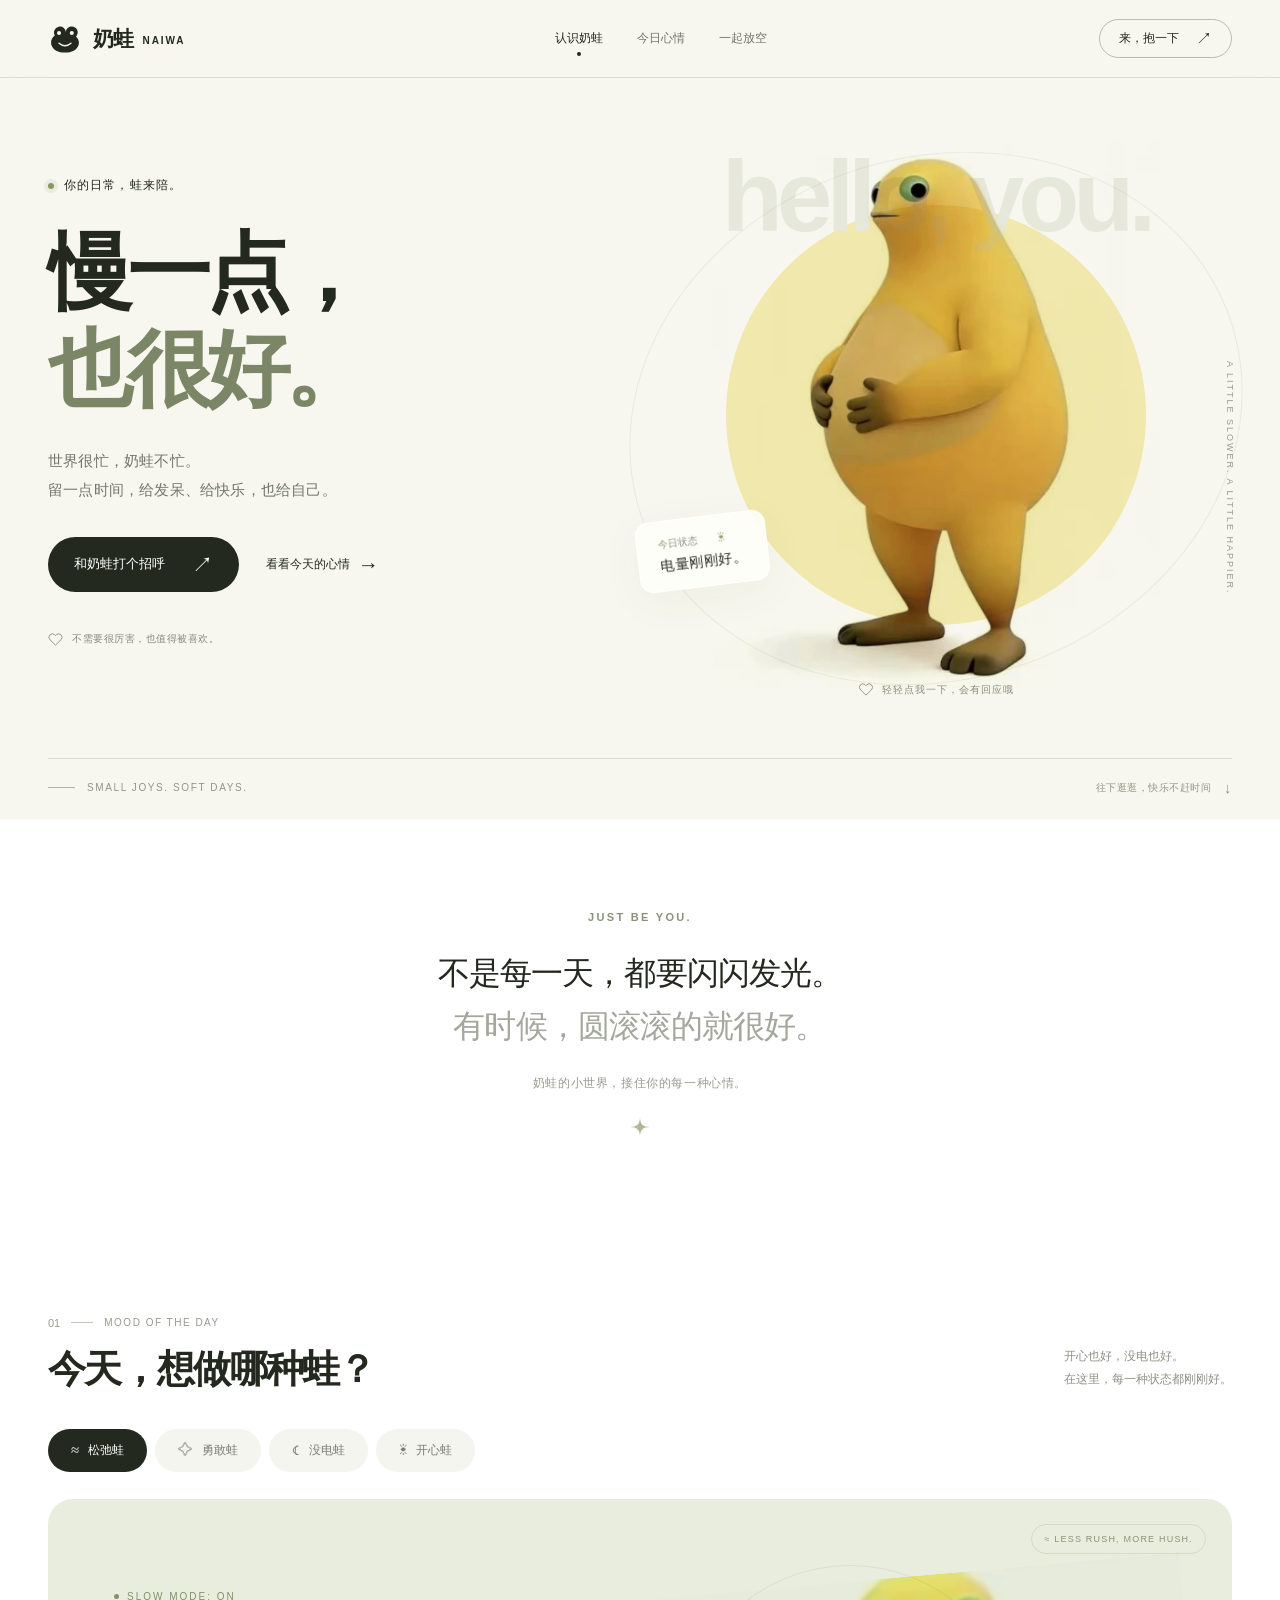
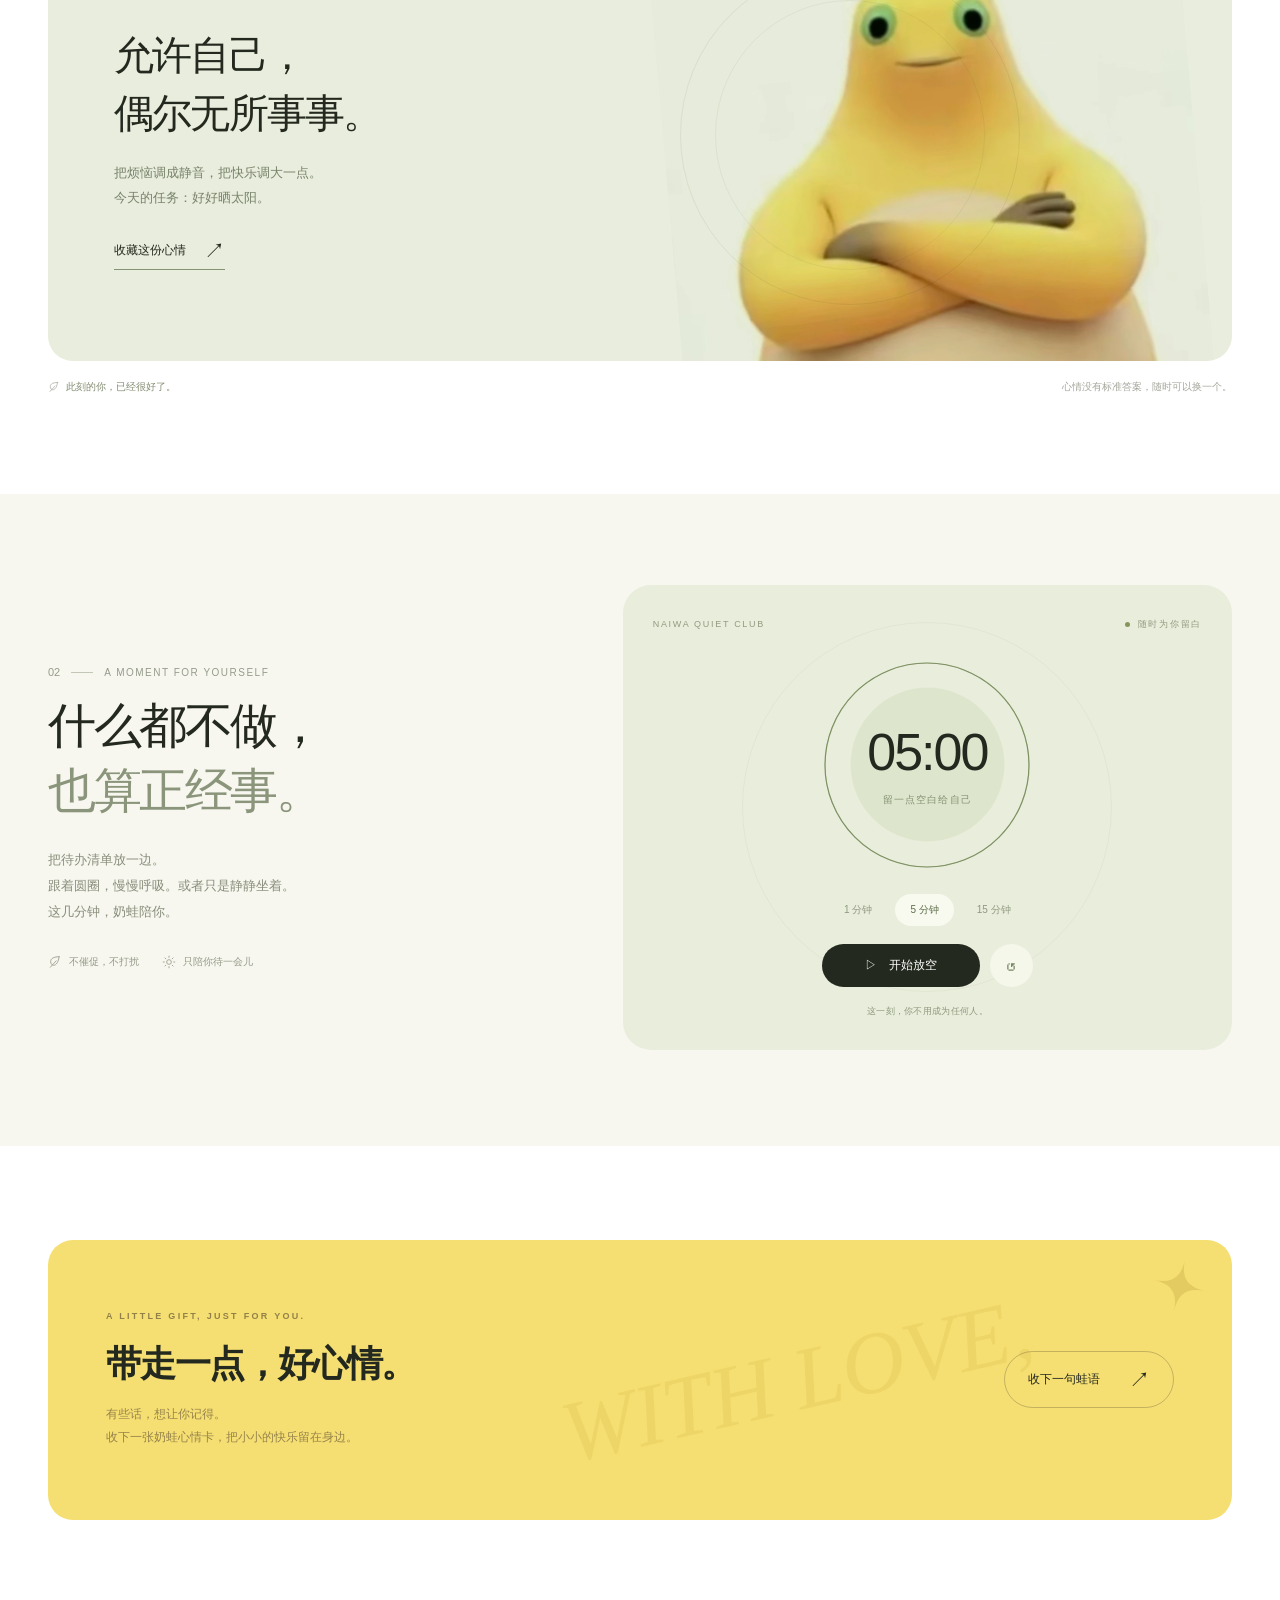
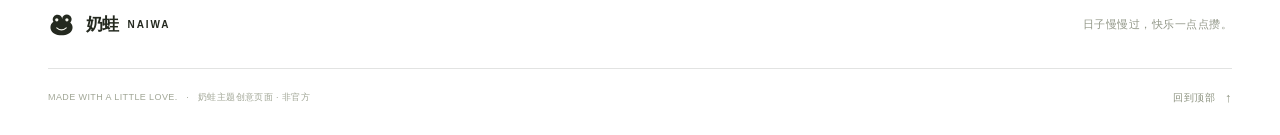
==== index.html @ 2fd49394 "Publish NAIWA interactive personal website" ====
<!DOCTYPE html>
<html lang="zh-CN">
<head>
  <meta charset="UTF-8">
  <meta name="viewport" content="width=device-width, initial-scale=1">
  <meta name="theme-color" content="#f7f7ef">
  <meta name="description" content="和奶蛙一起，慢一点。一个可以摸摸、记录心情、安静陪伴的小小空间。">
  <link rel="canonical" href="https://chambing1124.github.io/">
  <meta property="og:type" content="website">
  <meta property="og:locale" content="zh_CN">
  <meta property="og:title" content="奶蛙 NAIWA — 慢一点，也很好。">
  <meta property="og:description" content="和奶蛙一起，慢一点。摸摸奶蛙、切换心情，留一点时间陪伴自己。">
  <meta property="og:url" content="https://chambing1124.github.io/">
  <meta property="og:image" content="https://chambing1124.github.io/naiwa-cover.png">
  <meta property="og:image:width" content="1200">
  <meta property="og:image:height" content="1600">
  <meta name="twitter:card" content="summary_large_image">
  <title>奶蛙 NAIWA — 慢一点，也很好。</title>
  <link rel="icon" href="data:image/svg+xml,%3Csvg xmlns='http://www.w3.org/2000/svg' viewBox='0 0 64 64'%3E%3Crect width='64' height='64' rx='19' fill='%23efd963'/%3E%3Cellipse cx='32' cy='36' rx='24' ry='19' fill='%2323271c'/%3E%3Ccircle cx='20' cy='21' r='10' fill='%2323271c'/%3E%3Ccircle cx='44' cy='21' r='10' fill='%2323271c'/%3E%3Ccircle cx='20' cy='22' r='4' fill='%23efd963'/%3E%3Ccircle cx='44' cy='22' r='4' fill='%23efd963'/%3E%3Cpath d='M22 38 Q32 46 42 38' fill='none' stroke='%23efd963' stroke-width='3' stroke-linecap='round'/%3E%3C/svg%3E">
  <style>
    img{height:auto}
    :root{--ink:#24291f;--muted:#797d71;--paper:#f7f7ef;--yellow:#f3da60;--green:#5f7044;--line:rgba(36,41,31,.13);--ease:cubic-bezier(.22,1,.36,1);--serif:Georgia,'Times New Roman',serif}
    *,*::before,*::after{box-sizing:border-box}html{scroll-behavior:smooth;scroll-padding-top:94px}body{margin:0;color:var(--ink);background:var(--paper);font-family:-apple-system,BlinkMacSystemFont,'Segoe UI','PingFang SC','Hiragino Sans GB','Microsoft YaHei',sans-serif;-webkit-font-smoothing:antialiased}button,input{font:inherit}button,a,input{-webkit-tap-highlight-color:transparent}button{color:inherit;cursor:pointer}a{color:inherit;text-decoration:none}button{border:0}img{display:block;max-width:100%}button:focus-visible,a:focus-visible,input:focus-visible{outline:3px solid #668254;outline-offset:6px}::selection{background:#eadd81;color:#24291f}[hidden]{display:none!important}.wrap{width:min(1240px,calc(100% - 96px));margin:auto}.sr-only{position:absolute;width:1px;height:1px;padding:0;margin:-1px;overflow:hidden;clip:rect(0,0,0,0);white-space:nowrap;border:0}.skip{position:fixed;left:24px;top:-100px;z-index:100;background:var(--ink);color:white;padding:12px 22px;border-radius:20px}.skip:focus{top:12px}.arrow{display:inline-block;font-size:21px;font-weight:400;line-height:1;transition:transform .3s}.eyebrow{font-size:11px;font-weight:650;letter-spacing:2.3px;text-transform:uppercase}.muted{color:var(--muted)}.divider{height:1px;background:var(--line)}
    .site-header{height:78px;position:sticky;top:0;z-index:30;background:rgba(247,247,239,.86);backdrop-filter:blur(22px);-webkit-backdrop-filter:blur(22px);border-bottom:1px solid var(--line)}.nav-inner{height:100%;display:flex;align-items:center;justify-content:space-between}.brand{display:flex;align-items:center;gap:11px}.brand-icon{width:34px;height:34px}.brand-name{font-size:21px;font-weight:750;letter-spacing:-.7px}.brand-name span{font-size:10px;letter-spacing:1.9px;margin-left:9px;font-weight:600;vertical-align:2px}.desktop-nav{display:flex;gap:34px;align-items:center;margin-left:37px}.desktop-nav a{font-size:12px;color:#727669;transition:color .2s;position:relative;padding:9px 0}.desktop-nav a:hover,.desktop-nav a.active{color:var(--ink)}.desktop-nav a.active::after{content:'';position:absolute;width:4px;height:4px;border-radius:50%;background:var(--ink);bottom:0;left:calc(50% - 2px)}.nav-cta{background:transparent;border:1px solid #b7bbae;border-radius:30px;padding:10px 19px;font-size:12px;display:flex;align-items:center;gap:17px;transition:background .2s}.nav-cta:hover{background:var(--yellow);border-color:var(--yellow)}.nav-cta .arrow{font-size:16px}.menu-toggle{display:none;background:transparent;padding:10px}.mobile-nav{display:none}
    .hero{position:relative;overflow:hidden}.hero-inner{display:grid;grid-template-columns:1fr 1fr;min-height:680px;align-items:center;position:relative}.hero-copy{padding:48px 0 60px;position:relative;z-index:2}.hero-kicker{display:flex;align-items:center;gap:10px;font-size:12px;letter-spacing:1.1px;margin-bottom:30px}.status-dot{width:6px;height:6px;border-radius:100%;background:#87965d;box-shadow:0 0 0 4px rgba(135,150,93,.1)}h1{font-size:clamp(66px,6.6vw,94px);line-height:1.14;letter-spacing:-5px;font-weight:680;margin:0 0 29px}h1 .soft{color:#7a8665}.hero-description{font-size:15px;line-height:1.95;color:#73776a;letter-spacing:.2px;margin:0 0 32px}.hero-actions{display:flex;align-items:center;gap:27px}.primary-button{display:inline-flex;align-items:center;justify-content:center;gap:27px;background:var(--ink);color:#fff;border-radius:50px;padding:17px 26px;font-size:13px;font-weight:500;transition:background .25s,transform .25s}.primary-button:hover{background:#465538;transform:translateY(-2px)}.primary-button:hover .arrow{transform:translate(2px,-2px)}.text-link{font-size:12px;display:inline-flex;gap:8px;align-items:center}.text-link:hover .arrow{transform:translateX(4px)}.hero-small-note{margin-top:40px;display:flex;align-items:center;gap:9px;font-size:10px;color:#86897e;letter-spacing:.5px}.hero-small-note svg{width:15px;height:15px}
    .hero-scene{position:relative;height:590px;isolation:isolate;background:var(--paper)}.hero-halo{position:absolute;width:420px;height:420px;max-width:90%;background:#f0e8ad;border-radius:50%;top:82px;left:50%;transform:translateX(-50%);z-index:-2}.halo-orbit{position:absolute;inset:34px -15px 33px;border:1px solid rgba(128,139,102,.12);border-radius:50%;transform:rotate(-18deg);z-index:-1}.hero-word{position:absolute;top:23px;left:50%;transform:translateX(-50%);font-size:100px;line-height:1;font-weight:800;letter-spacing:-6px;color:#e6e8dc;z-index:-1;white-space:nowrap}.frog-touch{padding:0;background:transparent;position:absolute;left:50%;top:19px;width:445px;max-width:95%;transform:translateX(-50%);border-radius:45%;mix-blend-mode:multiply;outline-offset:0!important}.hero-frog{width:100%;height:auto;transform:translate(var(--mx,0px),var(--my,0px));transition:transform .6s var(--ease);user-select:none;-webkit-user-drag:none}.frog-touch:hover .hero-frog{transform:translate(var(--mx,0px),-5px) rotate(-2deg)}.frog-touch.is-petting .hero-frog{animation:squish .65s var(--ease)}@keyframes squish{0%,100%{transform:scale(1)}30%{transform:scale(1.035,.94) rotate(-3deg)}65%{transform:scale(.98,1.025) rotate(2deg)}}.floating-note{position:absolute;z-index:3;bottom:126px;left:-3px;border:1px solid rgba(255,255,255,.8);background:rgba(255,255,250,.83);backdrop-filter:blur(14px);border-radius:14px;box-shadow:0 10px 40px rgba(81,71,20,.05);padding:15px 21px;transform:rotate(-7deg);pointer-events:none}.note-top{font-size:10px;color:#8c8e7e;margin-bottom:6px;display:flex;align-items:center;gap:20px}.note-top span:last-child{color:#91a065;font-size:13px}.note-bottom{font-size:14px;letter-spacing:.5px;font-weight:550}.scene-coordinate{position:absolute;right:-3px;top:238px;writing-mode:vertical-rl;font-size:9px;letter-spacing:2px;color:#969b8c}.pet-hint{position:absolute;bottom:16px;left:50%;transform:translateX(-50%);white-space:nowrap;font-size:10px;letter-spacing:1px;color:#8a8d7b;display:flex;gap:8px;align-items:center}.pet-hint svg{width:15px;height:15px}.pet-bubble{position:absolute;right:5%;top:40px;background:white;border-radius:17px 17px 17px 3px;padding:14px 19px;font-size:13px;box-shadow:0 10px 35px #30351d0d;opacity:0;transform:translateY(10px);transition:.3s;pointer-events:none;z-index:6}.pet-bubble.visible{opacity:1;transform:translateY(0)}.heart-particle{position:absolute;color:#81915c;pointer-events:none;font-size:24px;animation:heart-rise 1.3s var(--ease) forwards;z-index:7}@keyframes heart-rise{0%{opacity:0;transform:translate(0,0) scale(.5)}15%{opacity:1}100%{opacity:0;transform:translate(var(--dx),-130px) rotate(var(--rot)) scale(1.3)}}
    .hero-bottom{display:flex;align-items:center;justify-content:space-between;border-top:1px solid var(--line);padding:21px 0 24px;color:#929686;font-size:10px;letter-spacing:1.6px}.hero-bottom-left{display:flex;align-items:center;gap:12px}.tiny-line{width:27px;height:1px;background:#afb4a1}.hero-bottom-right{display:flex;align-items:center;gap:13px;letter-spacing:.5px}.hero-bottom-right .arrow{font-size:15px}
    .intro{padding:92px 0 90px;text-align:center;background:#fff}.intro .eyebrow{color:#889377;margin-bottom:24px}.intro h2{font-size:32px;line-height:1.65;letter-spacing:-.9px;font-weight:550;margin:0}.intro h2 span{color:#a4a79c}.intro p{font-size:12px;color:#999d91;margin:22px 0 0;letter-spacing:.6px}.mini-star{display:block;margin:25px auto 0;width:20px;height:20px;color:#afb994}
    .moods{padding:90px 0 100px;background:#fff}.section-top{display:flex;justify-content:space-between;align-items:flex-end;margin-bottom:35px;gap:30px}.section-index{color:#969b8c;display:flex;align-items:center;gap:11px;font-size:10px;letter-spacing:1.5px;margin-bottom:16px}.section-index .num{font-size:11px;font-variant-numeric:tabular-nums;letter-spacing:0}.section-index .rule{width:22px;height:1px;background:#c2c7b8}.section-top h2{margin:0;font-size:38px;letter-spacing:-1.7px;font-weight:600;line-height:1.3}.section-sub{font-size:12px;line-height:1.9;color:#8c9084;margin:0 0 3px}.mood-tabs{display:flex;gap:8px;margin-bottom:27px;flex-wrap:wrap}.mood-tab{padding:12px 22px;border-radius:40px;font-size:12px;color:#7a7e70;background:#f4f5ef;border:1px solid transparent;display:flex;gap:9px;align-items:center;transition:background .3s,color .3s,transform .3s}.mood-tab:hover{transform:translateY(-2px);background:#e9ecdf}.mood-tab[aria-pressed="true"]{background:var(--ink);color:#fff}.mood-symbol{font-size:15px;line-height:1;font-family:var(--serif)}.mood-panel{--mood-color:#e8eddd;position:relative;display:grid;grid-template-columns:1fr 1fr;min-height:462px;border-radius:25px;overflow:hidden;background:var(--mood-color);transition:background .6s}.mood-copy{padding:60px 0 59px 66px;position:relative;z-index:2;display:flex;align-items:flex-start;flex-direction:column;justify-content:center}.mood-label{font-size:10px;letter-spacing:2px;color:#81916a;display:flex;align-items:center;gap:8px}.mood-label::before{content:'';width:5px;height:5px;border-radius:50%;background:currentColor}.mood-title{font-size:40px;line-height:1.45;letter-spacing:-1.8px;font-weight:550;margin:24px 0 18px;white-space:pre-line}.mood-description{font-size:13px;line-height:1.95;color:#788269;margin:0;white-space:pre-line}.mood-save{display:flex;gap:18px;align-items:center;margin-top:30px;background:transparent;padding:0 0 8px;border-bottom:1px solid #859273;font-size:12px}.mood-save:hover .arrow{transform:translate(2px,-2px)}.mood-art{position:relative;overflow:hidden}.mood-art::before{content:'';position:absolute;width:340px;height:340px;border:1px solid #78875a20;border-radius:50%;top:66px;left:40px}.mood-art::after{content:'';position:absolute;width:270px;height:270px;border:1px solid #78875a18;border-radius:50%;top:101px;left:75px}.mood-image{position:absolute;width:530px;max-width:none;left:50%;bottom:-103px;transform:translateX(-50%) rotate(-5deg);mix-blend-mode:multiply;z-index:1;transition:transform .7s var(--ease);mask-image:linear-gradient(#000 85%,transparent);-webkit-mask-image:linear-gradient(#000 85%,transparent)}.mood-panel[data-mood="brave"] .mood-image{transform:translateX(-50%) rotate(3deg) scale(1.03)}.mood-panel[data-mood="tired"] .mood-image{transform:translateX(-50%) translateY(26px) rotate(-9deg)}.mood-panel[data-mood="happy"] .mood-image{transform:translateX(-50%) translateY(-5px) rotate(6deg)}.mood-stamp{position:absolute;z-index:2;right:26px;top:25px;display:flex;align-items:center;gap:8px;border:1px solid #75885a30;border-radius:30px;font-size:9px;letter-spacing:1.2px;padding:9px 12px;color:#899475}.mood-foot{display:flex;justify-content:space-between;align-items:center;margin-top:19px;font-size:10px;color:#a4a79b;gap:15px}.mood-live{color:#828c70}.mood-foot span:first-child{display:flex;align-items:center;gap:6px}
    .focus-section{background:#f7f7ef;padding:91px 0 96px}.focus-grid{display:grid;grid-template-columns:.88fr 1.12fr;gap:96px;align-items:center}.focus-copy h2{font-size:48px;line-height:1.35;font-weight:570;letter-spacing:-2.5px;margin:0 0 23px}.focus-copy h2 span{color:#8a957b}.focus-copy>p{font-size:13px;line-height:2;color:#888d7b;margin:0 0 30px;max-width:350px}.focus-features{display:flex;gap:23px;font-size:10px;color:#939887}.focus-features span{display:flex;align-items:center;gap:7px}.focus-features svg{width:14px;height:14px}.timer-card{border-radius:28px;background:#e9eddc;min-height:465px;position:relative;display:flex;align-items:center;flex-direction:column;overflow:hidden;padding:33px 30px 27px}.timer-card::after{content:'';width:370px;height:370px;border:1px solid #8c9b6b16;border-radius:50%;position:absolute;top:37px;pointer-events:none}.timer-top{width:100%;display:flex;justify-content:space-between;align-items:center;color:#929b80;font-size:9px;letter-spacing:1.7px}.timer-top .status-dot{width:5px;height:5px;box-shadow:none}.timer-status{display:flex;align-items:center;gap:8px}.timer-display{width:224px;height:224px;position:relative;margin:22px 0 17px;display:flex;justify-content:center;align-items:center;flex-direction:column;z-index:1}.timer-ring{position:absolute;inset:0;transform:rotate(-90deg);width:100%;height:100%}.timer-ring circle{fill:none;stroke-width:1.15}.timer-track{stroke:#cbd3b9}.timer-progress{stroke:#7e9162;stroke-linecap:round;stroke-dasharray:640.885;stroke-dashoffset:0;transition:stroke-dashoffset .5s linear}.breath-disc{width:169px;height:169px;position:absolute;background:#dbe3c8;border-radius:50%;z-index:-1;transform:scale(.91);opacity:.7}.timer-card.running .breath-disc{animation:breathe 8s ease-in-out infinite}.timer-card.paused .breath-disc{animation-play-state:paused}@keyframes breathe{0%,100%{transform:scale(.86);opacity:.4}50%{transform:scale(1.12);opacity:.85}}.timer-time{font-size:52px;font-weight:300;letter-spacing:-2px;font-variant-numeric:tabular-nums;line-height:1.2}.timer-prompt{font-size:10px;letter-spacing:1.1px;color:#839171;margin-top:10px;min-height:16px}.timer-durations{display:flex;align-items:center;gap:8px;position:relative;z-index:2}.duration-button{font-size:10px;padding:8px 14px;border-radius:30px;background:transparent;color:#8f9981;border:1px solid transparent}.duration-button[aria-pressed="true"]{background:#f8faef;color:#5c6d49}.duration-button:disabled{opacity:.42;cursor:not-allowed}.timer-controls{display:flex;gap:10px;margin-top:18px;z-index:2}.timer-start{background:var(--ink);color:white;font-size:12px;border-radius:30px;min-width:158px;padding:13px 22px;display:flex;align-items:center;justify-content:center;gap:12px;transition:background .2s}.timer-start:hover{background:#485735}.timer-reset{width:43px;height:43px;display:grid;place-items:center;border-radius:50%;background:#f4f7e9;color:#748360;font-size:20px}.timer-bottom{font-size:9px;color:#8d987c;letter-spacing:.3px;margin-top:18px;z-index:1}
    .souvenir{padding:94px 0 91px;background:#fff}.souvenir-card{background:#f6df72;position:relative;overflow:hidden;border-radius:25px;min-height:280px;padding:53px 58px;display:flex;align-items:center;justify-content:space-between;gap:30px}.souvenir-card::after{content:'WITH LOVE,';position:absolute;left:43%;top:90px;font:italic 88px var(--serif);color:#d6b847;transform:rotate(-13deg);opacity:.25;white-space:nowrap;pointer-events:none}.souvenir-copy{position:relative;z-index:1}.souvenir-copy .eyebrow{font-size:9px;color:#918149}.souvenir-copy h2{font-size:36px;font-weight:600;letter-spacing:-1.6px;margin:19px 0 14px}.souvenir-copy p{color:#96844c;font-size:12px;margin:0;line-height:1.9}.souvenir-button{position:relative;z-index:1;flex-shrink:0;border:1px solid #6f653c60;background:transparent;display:flex;gap:29px;align-items:center;padding:17px 23px;border-radius:50px;font-size:12px;transition:background .25s}.souvenir-button:hover{background:#fff7c6}.souvenir-button:hover .arrow{transform:translate(2px,-2px)}.souvenir-star{position:absolute;width:53px;height:53px;right:26px;top:19px;color:#ba9c3a4d;transform:rotate(12deg)}
    .site-footer{background:#fff}.footer-top{display:flex;justify-content:space-between;align-items:center;padding:0 0 30px;gap:20px;border-bottom:1px solid var(--line)}.footer-brand .brand-icon{width:27px;height:27px}.footer-brand .brand-name{font-size:17px}.footer-message{font-size:11px;color:#929788;letter-spacing:.5px}.footer-bottom{display:flex;justify-content:space-between;padding:22px 0 30px;gap:20px;font-size:9px;color:#a1a696;letter-spacing:.4px}.back-top{display:flex;gap:10px;align-items:center;background:transparent;font-size:10px;color:#8b917e;padding:0}.back-top .arrow{font-size:13px}
    .toast{position:fixed;left:50%;bottom:25px;transform:translate(-50%,20px);border-radius:50px;padding:15px 23px;background:rgba(36,41,31,.94);color:#fff;font-size:12px;box-shadow:0 8px 40px #24291f20;backdrop-filter:blur(12px);z-index:70;opacity:0;transition:.35s;pointer-events:none;max-width:calc(100% - 30px);width:max-content;text-align:center}.toast.show{opacity:1;transform:translate(-50%,0)}
    .card-dialog{border:0;border-radius:26px;padding:0;width:min(790px,calc(100% - 36px));max-height:calc(100dvh - 40px);overflow:auto;background:#fcfcf7;color:var(--ink);box-shadow:0 30px 100px #18220c38}.card-dialog::backdrop{background:#18220c60;backdrop-filter:blur(7px)}.dialog-layout{display:grid;grid-template-columns:1fr 1fr}.dialog-preview{background:#e9eddf;position:relative;overflow:hidden;min-height:480px;padding:34px 30px;display:flex;flex-direction:column}.dialog-preview .eyebrow{font-size:9px;color:#8a9678}.postcard-title{position:relative;z-index:1;font-size:27px;line-height:1.5;font-weight:550;letter-spacing:-1px;margin:28px 0 0;white-space:pre-line}.postcard-image{position:absolute;width:290px;left:50%;transform:translateX(-50%);bottom:44px;mix-blend-mode:multiply;max-height:285px;object-fit:contain}.postcard-sign{position:absolute;bottom:23px;left:30px;right:30px;display:flex;justify-content:space-between;font-size:9px;color:#8e977e}.dialog-content{padding:57px 33px 35px;display:flex;align-items:flex-start;flex-direction:column;justify-content:center}.dialog-content h2{font-size:24px;letter-spacing:-.7px;margin:0 0 13px;font-weight:550}.dialog-content>p{font-size:12px;line-height:1.85;color:#909583;margin:0 0 26px}.dialog-close{position:absolute;top:13px;right:13px;z-index:2;background:#fff9;width:30px;height:30px;border-radius:50%;font-size:20px;color:#737b67}.name-label{font-size:11px;color:#7d8770;margin-bottom:10px}.name-input{width:100%;border:1px solid #dce1d1;border-radius:10px;padding:12px 14px;background:transparent;color:var(--ink);font-size:12px}.name-input::placeholder{color:#a2a996}.dialog-download{width:100%;margin-top:20px;padding:14px 18px;font-size:12px;gap:15px}.dialog-shuffle{font-size:11px;background:transparent;padding:13px 0;color:#8d967f;width:100%;display:flex;align-items:center;justify-content:center;gap:8px}.download-note{font-size:9px;color:#a5aa9b;line-height:1.7;margin-top:10px}
    .js .reveal{opacity:0;transform:translateY(20px);transition:opacity .8s var(--ease),transform .8s var(--ease)}.js .reveal.in-view{opacity:1;transform:translateY(0)}
    @media(min-width:1500px){.hero-inner{min-height:725px}.hero-scene{height:630px}.hero-frog{width:480px}.frog-touch{width:480px}.hero-halo{width:470px;height:470px}.hero-word{font-size:115px}}
    @media(max-width:1100px){.wrap{width:calc(100% - 64px)}.hero-inner{min-height:620px}.hero-scene{height:545px}.frog-touch{width:405px;top:35px}.hero-word{font-size:85px;top:36px}.hero-halo{width:360px;height:360px;top:109px}.halo-orbit{inset:64px -10px 25px}.hero-copy{padding-top:40px}.hero-copy h1{font-size:76px}.floating-note{bottom:78px;left:-10px;padding:13px 16px}.scene-coordinate{right:-11px}.focus-grid{gap:48px}.mood-copy{padding-left:45px}.mood-image{width:470px;bottom:-85px}.mood-title{font-size:36px}.mood-panel{min-height:440px}.hero-actions{gap:20px}.primary-button{padding:16px 23px;gap:18px}.focus-copy h2{font-size:43px}.souvenir-card{padding:46px}}
    @media(max-width:800px){.wrap{width:calc(100% - 44px)}.site-header{height:68px}.desktop-nav{gap:21px;margin-left:0}.brand-name span{display:none}.hero-inner{min-height:555px}.hero-copy h1{font-size:59px;letter-spacing:-3.5px}.hero-kicker{font-size:10px;margin-bottom:25px;letter-spacing:.3px}.hero-description{font-size:12px}.hero-actions{gap:16px}.hero-actions .primary-button{font-size:11px;padding:14px 18px;gap:13px}.hero-actions .text-link{font-size:10px}.hero-small-note{margin-top:30px;font-size:9px}.hero-scene{height:480px}.hero-halo{width:295px;height:295px;top:111px}.frog-touch{width:350px;max-width:115%;top:43px}.hero-word{font-size:75px;top:48px}.halo-orbit{inset:62px -6px 40px}.floating-note{left:0;bottom:62px}.note-top{font-size:8px;gap:12px}.note-bottom{font-size:11px}.pet-hint{bottom:16px;font-size:8px}.scene-coordinate{display:none}.intro{padding:70px 0}.intro h2{font-size:28px}.moods,.focus-section,.souvenir{padding:70px 0}.section-top h2{font-size:31px}.section-sub{font-size:10px}.mood-copy{padding:40px 0 40px 34px}.mood-title{font-size:31px}.mood-description{font-size:11px}.mood-panel{min-height:395px}.mood-image{width:410px;bottom:-74px}.mood-stamp{right:17px;top:20px;font-size:8px}.mood-art::before{left:6px;width:280px;height:280px}.mood-art::after{left:30px;width:230px;height:230px}.focus-grid{gap:33px;grid-template-columns:.9fr 1.1fr}.focus-copy h2{font-size:36px}.focus-copy>p{font-size:12px}.focus-features{flex-direction:column;gap:12px}.timer-card{min-height:430px;padding:27px 20px}.timer-display{width:207px;height:207px}.timer-card::after{width:310px;height:310px;top:56px}.timer-top{font-size:8px;letter-spacing:1px}.souvenir-card{padding:40px 34px;min-height:250px}.souvenir-copy h2{font-size:29px}.souvenir-copy p{font-size:11px}.souvenir-button{padding:15px 19px;font-size:11px;gap:15px}.footer-message{font-size:10px}}
    @media(max-width:600px){html{scroll-padding-top:80px}.wrap{width:calc(100% - 40px)}.site-header{height:64px}.brand-icon{width:29px;height:29px}.brand-name{font-size:19px}.brand-name span{display:inline;font-size:8px;margin-left:8px}.desktop-nav,.nav-cta{display:none}.menu-toggle{display:block}.menu-toggle svg{display:block;width:21px;height:21px}.mobile-nav.open{display:flex;position:absolute;top:63px;left:0;right:0;flex-direction:column;gap:0;background:#f7f7effa;border-bottom:1px solid var(--line);padding:12px 20px 20px;backdrop-filter:blur(15px)}.mobile-nav a{padding:13px 8px;font-size:13px;color:#69745d}.hero-inner{display:flex;flex-direction:column;min-height:0}.hero-copy{width:100%;padding:43px 0 0}.hero-kicker{font-size:10px;margin-bottom:22px;gap:9px}.hero-copy h1{font-size:63px;letter-spacing:-3.5px;line-height:1.16;margin-bottom:21px}.hero-description{font-size:12px;line-height:1.85;margin-bottom:25px}.hero-actions{gap:24px}.hero-actions .primary-button{font-size:12px;padding:15px 21px;gap:21px}.hero-actions .text-link{font-size:11px}.hero-small-note{display:none}.hero-scene{width:100%;height:453px;margin-top:16px}.hero-word{font-size:86px;top:25px;letter-spacing:-4px}.hero-halo{width:298px;height:298px;top:83px;max-width:90%}.frog-touch{top:14px;width:338px;max-width:95%}.halo-orbit{inset:35px 6px 27px}.floating-note{left:2px;bottom:80px;padding:12px 15px}.note-top{font-size:9px}.note-bottom{font-size:12px}.pet-hint{font-size:9px;bottom:11px}.pet-bubble{font-size:11px;right:0;top:32px;padding:12px 14px}.hero-bottom{font-size:8px;padding:19px 0;letter-spacing:1px}.hero-bottom-right{font-size:9px;gap:9px}.hero-bottom-left{gap:8px}.tiny-line{width:16px}.intro{padding:61px 0 58px}.intro .eyebrow{font-size:9px;margin-bottom:20px}.intro h2{font-size:24px;letter-spacing:-.7px;line-height:1.8}.intro p{font-size:10px;line-height:1.8;padding:0 15px;margin-top:16px}.mini-star{margin-top:21px;width:17px}.moods{padding:34px 0 61px}.section-top{display:block;margin-bottom:26px}.section-index{font-size:9px;margin-bottom:15px}.section-top h2{font-size:30px;letter-spacing:-1.5px}.section-sub{margin-top:13px;font-size:11px;line-height:1.8}.section-sub br{display:none}.mood-tabs{gap:7px;flex-wrap:nowrap;margin-bottom:19px}.mood-tab{flex:1;justify-content:center;padding:11px 6px;font-size:10px;gap:5px}.mood-symbol{font-size:13px}.mood-panel{grid-template-columns:1fr;min-height:590px;border-radius:21px}.mood-copy{padding:34px 29px 0;justify-content:flex-start;min-height:267px}.mood-label{font-size:8px}.mood-title{font-size:33px;line-height:1.4;margin:19px 0 13px;letter-spacing:-1.3px}.mood-description{font-size:11px;line-height:1.85}.mood-save{margin-top:22px;font-size:10px;padding-bottom:6px;gap:14px}.mood-save .arrow{font-size:16px}.mood-art{height:305px;min-height:305px;margin-top:5px}.mood-image{width:360px;left:57%;bottom:-107px}.mood-art::before{width:245px;height:245px;top:32px;left:calc(50% - 120px)}.mood-art::after{width:190px;height:190px;top:59px;left:calc(50% - 93px)}.mood-stamp{top:auto;bottom:20px;left:21px;right:auto;font-size:8px;background:#ffffff38;backdrop-filter:blur(8px)}.mood-foot{align-items:flex-start;gap:15px;font-size:9px;line-height:1.7;margin-top:14px}.mood-foot>span:last-child{max-width:124px;text-align:right}.focus-section{padding:60px 0}.focus-grid{grid-template-columns:1fr;gap:33px}.focus-copy h2{font-size:39px;letter-spacing:-2px;margin-bottom:18px}.focus-copy>p{font-size:12px;margin-bottom:19px;max-width:100%}.focus-features{flex-direction:row;gap:23px;font-size:9px}.timer-card{min-height:444px;border-radius:21px;padding:27px}.timer-display{width:224px;height:224px}.timer-top{font-size:9px}.timer-card::after{width:310px;height:310px}.souvenir{padding:60px 0}.souvenir-card{padding:35px 28px;min-height:293px;display:block;border-radius:21px}.souvenir-copy h2{font-size:30px;margin:18px 0 13px}.souvenir-copy .eyebrow{font-size:8px}.souvenir-copy p{font-size:11px}.souvenir-button{margin-top:26px;font-size:11px;padding:13px 19px;gap:24px}.souvenir-card::after{font-size:67px;left:26%;top:124px}.souvenir-star{width:40px;right:16px;top:19px}.footer-top{padding-bottom:22px;align-items:flex-start}.footer-message{font-size:9px;line-height:1.8;text-align:right;max-width:136px}.footer-brand .brand-name span{display:none}.footer-bottom{font-size:8px;line-height:1.8;padding:19px 0 24px}.footer-bottom>span{max-width:225px}.back-top{font-size:9px;white-space:nowrap}.dialog-layout{grid-template-columns:1fr}.dialog-preview{min-height:310px;padding:24px}.postcard-title{font-size:23px;margin-top:20px;max-width:210px}.postcard-image{width:205px;bottom:20px;left:auto;right:-12px;transform:none;max-height:240px;opacity:.85}.postcard-sign{left:24px;right:24px;bottom:18px}.dialog-content{padding:26px 25px 23px}.dialog-content h2{font-size:22px;margin-bottom:9px}.dialog-content>p{font-size:11px;margin-bottom:17px}.dialog-download{margin-top:15px}.download-note{margin-top:3px}.dialog-close{background:#fdfef6cc}.card-dialog{width:calc(100% - 30px);max-height:calc(100dvh - 30px);border-radius:21px}}
    @media(max-width:360px){.wrap{width:calc(100% - 32px)}.hero-copy h1{font-size:57px}.hero-scene{height:412px}.frog-touch{width:310px}.hero-word{font-size:77px}.hero-halo{width:269px;height:269px}.mood-tab{font-size:9px}.section-top h2{font-size:27px}.timer-card{padding-left:20px;padding-right:20px}.mood-copy{padding-left:24px}.mood-title{font-size:30px}}
    @media(prefers-reduced-motion:reduce){html{scroll-behavior:auto}*,*::before,*::after{animation-duration:.01ms!important;animation-iteration-count:1!important;transition-duration:.01ms!important}.js .reveal{opacity:1;transform:none}.hero-frog{transform:none!important}}
  </style>
</head>
<body>
  <a class="skip" href="#main">跳至内容</a>
  <svg aria-hidden="true" style="position:absolute;width:0;height:0;overflow:hidden" xmlns="http://www.w3.org/2000/svg">
    <symbol id="frog-mark" viewBox="0 0 40 40"><path d="M8 16a7 7 0 1 1 13-3 7 7 0 1 1 12 4c3 3 4 6 3 10-2 6-8 9-16 9S6 33 4 27c-1-4 0-8 4-11Z" fill="currentColor"/><circle cx="13" cy="13" r="2.4" fill="#f7f7ef"/><circle cx="28" cy="13" r="2.4" fill="#f7f7ef"/><path d="M13 25q7 6 14 0" fill="none" stroke="#f7f7ef" stroke-width="1.7" stroke-linecap="round"/></symbol>
    <symbol id="sparkle" viewBox="0 0 40 40"><path d="M20 0C20 14 26 20 40 20 26 20 20 26 20 40 20 26 14 20 0 20 14 20 20 14 20 0Z" fill="currentColor"/></symbol>
    <symbol id="heart" viewBox="0 0 24 24"><path d="M20.8 4.6a5.5 5.5 0 0 0-7.8 0L12 5.7l-1.1-1.1a5.5 5.5 0 1 0-7.8 7.8L12 21l8.8-8.6a5.5 5.5 0 0 0 0-7.8Z" fill="none" stroke="currentColor" stroke-width="1.4" stroke-linejoin="round"/></symbol>
    <symbol id="sun" viewBox="0 0 24 24"><circle cx="12" cy="12" r="4" fill="none" stroke="currentColor" stroke-width="1.4"/><path d="M12 2v2m0 16v2M2 12h2m16 0h2M5 5l1.5 1.5m11 11L19 19M5 19l1.5-1.5m11-11L19 5" fill="none" stroke="currentColor" stroke-width="1.4" stroke-linecap="round"/></symbol>
    <symbol id="leaf" viewBox="0 0 24 24"><path d="M19 3C8 3 3 7 5 14c2 6 12 6 14-11ZM4 21 14 10" fill="none" stroke="currentColor" stroke-width="1.4" stroke-linecap="round" stroke-linejoin="round"/></symbol>
  </svg>
  <header class="site-header">
    <div class="wrap nav-inner">
      <a class="brand" href="#home" aria-label="奶蛙首页"><svg class="brand-icon" aria-hidden="true"><use href="#frog-mark"/></svg><span class="brand-name">奶蛙<span>NAIWA</span></span></a>
      <nav class="desktop-nav" aria-label="主导航"><a class="active" href="#home">认识奶蛙</a><a href="#moods">今日心情</a><a href="#focus">一起放空</a></nav>
      <button class="nav-cta" data-pet>来，抱一下 <span class="arrow" aria-hidden="true">↗</span></button>
      <button class="menu-toggle" aria-label="展开导航" aria-controls="mobile-nav" aria-expanded="false"><svg viewBox="0 0 24 24" fill="none" stroke="currentColor" stroke-width="1.4" aria-hidden="true"><path d="M4 8h16M4 16h16"/></svg></button>
    </div>
    <nav id="mobile-nav" class="mobile-nav" aria-label="移动端导航"><a href="#home">认识奶蛙</a><a href="#moods">今日心情</a><a href="#focus">一起放空</a><a href="#souvenir">收下一句蛙语</a></nav>
  </header>
  <main id="main">
    <section class="hero" id="home" aria-labelledby="hero-title">
      <div class="wrap hero-inner">
        <div class="hero-copy">
          <div class="hero-kicker"><span class="status-dot" aria-hidden="true"></span>你的日常，蛙来陪。</div>
          <h1 id="hero-title">慢一点，<br><span class="soft">也很好。</span></h1>
          <p class="hero-description">世界很忙，奶蛙不忙。<br>留一点时间，给发呆、给快乐，也给自己。</p>
          <div class="hero-actions"><button class="primary-button" id="hero-pet">和奶蛙打个招呼 <span class="arrow" aria-hidden="true">↗</span></button><a class="text-link" href="#moods">看看今天的心情 <span class="arrow" aria-hidden="true">→</span></a></div>
          <div class="hero-small-note"><svg aria-hidden="true"><use href="#heart"/></svg>不需要很厉害，也值得被喜欢。</div>
        </div>
        <div class="hero-scene" id="hero-scene">
          <div class="hero-word" aria-hidden="true">hello, you.</div><div class="hero-halo" aria-hidden="true"></div><div class="halo-orbit" aria-hidden="true"></div>
          <button class="frog-touch" id="frog-touch" aria-label="摸摸奶蛙，听听它想说什么"><img class="hero-frog" id="frog-image" src="[data-uri]" width="489" height="600" alt="圆滚滚的黄色奶蛙，双手轻轻放在肚子上" fetchpriority="high" draggable="false"></button>
          <div class="floating-note" aria-hidden="true"><div class="note-top"><span>今日状态</span><span>☀</span></div><div class="note-bottom">电量刚刚好。</div></div>
          <div class="scene-coordinate" aria-hidden="true">A LITTLE SLOWER. A LITTLE HAPPIER.</div>
          <div class="pet-bubble" id="pet-bubble" role="status" aria-live="polite"></div>
          <div class="pet-hint"><svg aria-hidden="true"><use href="#heart"/></svg><span id="pet-hint-text">轻轻点我一下，会有回应哦</span></div>
        </div>
      </div>
      <div class="wrap hero-bottom"><span class="hero-bottom-left"><span class="tiny-line" aria-hidden="true"></span>SMALL JOYS. SOFT DAYS.</span><a href="#intro" class="hero-bottom-right">往下逛逛，快乐不赶时间 <span class="arrow" aria-hidden="true">↓</span></a></div>
    </section>
    <section class="intro" id="intro" aria-labelledby="intro-title"><div class="wrap reveal"><div class="eyebrow">JUST BE YOU.</div><h2 id="intro-title">不是每一天，都要闪闪发光。<br><span>有时候，圆滚滚的就很好。</span></h2><p>奶蛙的小世界，接住你的每一种心情。</p><svg class="mini-star" aria-hidden="true"><use href="#sparkle"/></svg></div></section>
    <section class="moods" id="moods" aria-labelledby="moods-title"><div class="wrap">
      <div class="section-top reveal"><div><div class="section-index"><span class="num">01</span><span class="rule" aria-hidden="true"></span>MOOD OF THE DAY</div><h2 id="moods-title">今天，想做哪种蛙？</h2></div><p class="section-sub">开心也好，没电也好。<br>在这里，每一种状态都刚刚好。</p></div>
      <div class="mood-tabs reveal" role="group" aria-label="选择今天的心情"><button class="mood-tab" data-mood="chill" aria-pressed="true"><span class="mood-symbol" aria-hidden="true">≈</span>松弛蛙</button><button class="mood-tab" data-mood="brave" aria-pressed="false"><span class="mood-symbol" aria-hidden="true">✧</span>勇敢蛙</button><button class="mood-tab" data-mood="tired" aria-pressed="false"><span class="mood-symbol" aria-hidden="true">☾</span>没电蛙</button><button class="mood-tab" data-mood="happy" aria-pressed="false"><span class="mood-symbol" aria-hidden="true">☀</span>开心蛙</button></div>
      <div class="mood-panel reveal" id="mood-panel" data-mood="chill">
        <div class="mood-copy"><span class="mood-label" id="mood-label">SLOW MODE: ON</span><h3 class="mood-title" id="mood-title">允许自己，
偶尔无所事事。</h3><p class="mood-description" id="mood-description">把烦恼调成静音，把快乐调大一点。
今天的任务：好好晒太阳。</p><button class="mood-save" id="mood-save">收藏这份心情 <span class="arrow" aria-hidden="true">↗</span></button></div>
        <div class="mood-art"><img class="mood-image" src="[data-uri]" width="1280" height="1181" alt="奶蛙抱着胳膊，露出一脸淡定的微笑" loading="lazy" draggable="false"></div><span class="mood-stamp" id="mood-stamp">≈ &nbsp; LESS RUSH, MORE HUSH.</span>
      </div>
      <div class="mood-foot"><span><svg width="12" height="12" aria-hidden="true"><use href="#leaf"/></svg><span class="mood-live" id="mood-live" role="status">此刻的你，已经很好了。</span></span><span>心情没有标准答案，随时可以换一个。</span></div>
    </div></section>
    <section class="focus-section" id="focus" aria-labelledby="focus-title"><div class="wrap focus-grid">
      <div class="focus-copy reveal"><div class="section-index"><span class="num">02</span><span class="rule" aria-hidden="true"></span>A MOMENT FOR YOURSELF</div><h2 id="focus-title">什么都不做，<br><span>也算正经事。</span></h2><p>把待办清单放一边。<br>跟着圆圈，慢慢呼吸。或者只是静静坐着。<br>这几分钟，奶蛙陪你。</p><div class="focus-features"><span><svg aria-hidden="true"><use href="#leaf"/></svg>不催促，不打扰</span><span><svg aria-hidden="true"><use href="#sun"/></svg>只陪你待一会儿</span></div></div>
      <div class="timer-card reveal" id="timer-card"><div class="timer-top"><span>NAIWA QUIET CLUB</span><span class="timer-status"><span class="status-dot" aria-hidden="true"></span><span id="timer-state">随时为你留白</span></span></div><div class="timer-display"><svg class="timer-ring" viewBox="0 0 224 224" aria-hidden="true"><circle class="timer-track" cx="112" cy="112" r="102"/><circle class="timer-progress" id="timer-progress" cx="112" cy="112" r="102"/></svg><div class="breath-disc" aria-hidden="true"></div><span class="timer-time" id="timer-time" role="timer" aria-label="剩余 5 分钟">05:00</span><span class="timer-prompt" id="timer-prompt">留一点空白给自己</span></div><div class="timer-durations" role="group" aria-label="选择陪伴时长"><button class="duration-button" data-minutes="1" aria-pressed="false">1 分钟</button><button class="duration-button" data-minutes="5" aria-pressed="true">5 分钟</button><button class="duration-button" data-minutes="15" aria-pressed="false">15 分钟</button></div><div class="timer-controls"><button class="timer-start" id="timer-start"><span id="timer-icon" aria-hidden="true">▷</span><span id="timer-action">开始放空</span></button><button class="timer-reset" id="timer-reset" aria-label="重置陪伴计时" title="重新开始">↺</button></div><div class="timer-bottom" id="timer-bottom" role="status">这一刻，你不用成为任何人。</div></div>
    </div></section>
    <section class="souvenir" id="souvenir" aria-labelledby="souvenir-title"><div class="wrap"><div class="souvenir-card reveal"><div class="souvenir-copy"><div class="eyebrow">A LITTLE GIFT, JUST FOR YOU.</div><h2 id="souvenir-title">带走一点，好心情。</h2><p>有些话，想让你记得。<br>收下一张奶蛙心情卡，把小小的快乐留在身边。</p></div><button class="souvenir-button" id="surprise-button">收下一句蛙语 <span class="arrow" aria-hidden="true">↗</span></button><svg class="souvenir-star" aria-hidden="true"><use href="#sparkle"/></svg></div></div></section>
  </main>
  <footer class="site-footer"><div class="wrap"><div class="footer-top"><a class="brand footer-brand" href="#home"><svg class="brand-icon" aria-hidden="true"><use href="#frog-mark"/></svg><span class="brand-name">奶蛙<span>NAIWA</span></span></a><span class="footer-message">日子慢慢过，快乐一点点攒。</span></div><div class="footer-bottom"><span>MADE WITH A LITTLE LOVE. &nbsp; · &nbsp; 奶蛙主题创意页面 · 非官方</span><a class="back-top" href="#home">回到顶部 <span class="arrow" aria-hidden="true">↑</span></a></div></div></footer>
  <div class="toast" id="toast" role="status" aria-live="polite"></div>
  <dialog class="card-dialog" id="card-dialog" aria-labelledby="dialog-title"><button class="dialog-close" id="dialog-close" aria-label="关闭心情卡片">×</button><div class="dialog-layout"><div class="dialog-preview" id="dialog-preview"><span class="eyebrow">A NOTE FROM NAIWA</span><p class="postcard-title" id="postcard-title"></p><img class="postcard-image" src="[data-uri]" width="489" height="600" alt="给你的奶蛙心情卡" draggable="false"><div class="postcard-sign"><span id="postcard-to">TO: 可爱的你</span><span>WITH LOVE, 奶蛙</span></div></div><div class="dialog-content"><h2 id="dialog-title">这份快乐，送给你。</h2><p>给平凡的一天，留下一句温柔的话。<br>也可以送给你心里那个特别的人。</p><label class="name-label" for="card-name">这张卡，想送给谁？</label><input class="name-input" id="card-name" maxlength="12" placeholder="可爱的你" autocomplete="off"><button class="primary-button dialog-download" id="download-card">保存心情卡片 <span class="arrow" aria-hidden="true">↓</span></button><button class="dialog-shuffle" id="shuffle-card"><span aria-hidden="true">↻</span>换一句，遇见另一份快乐</button><span class="download-note">保存为 PNG 图片，让这份心情陪你久一点。</span></div></div></dialog>
  <noscript><p style="text-align:center;padding:18px">打开 JavaScript，就能和奶蛙互动、使用计时器和下载心情卡片。</p></noscript>
  <script>
  (() => {
    'use strict';
    const $ = (s) => document.querySelector(s);
    const $$ = (s) => [...document.querySelectorAll(s)];
    const reducedMotion = matchMedia('(prefers-reduced-motion: reduce)');
    const store = {get(key, fallback){try{return localStorage.getItem('naiwa-'+key) ?? fallback}catch{return fallback}},set(key,value){try{localStorage.setItem('naiwa-'+key,value)}catch{}}};
    let toastTimer;
    function toast(text){const host=document.querySelector('dialog[open]')||document.body;host.appendChild($('#toast'));$('#toast').textContent=text;$('#toast').classList.add('show');clearTimeout(toastTimer);toastTimer=setTimeout(()=>$('#toast').classList.remove('show'),3200)}
    const moodData = {
      chill:{name:'松弛蛙',label:'SLOW MODE: ON',title:'允许自己，\n偶尔无所事事。',description:'把烦恼调成静音，把快乐调大一点。\n今天的任务：好好晒太阳。',color:'#e8eddd',stamp:'≈  LESS RUSH, MORE HUSH.',response:'松弛蛙就位。今天，慢慢来也可以。'},
      brave:{name:'勇敢蛙',label:'A LITTLE BRAVER',title:'小小的一步，\n也算了不起。',description:'不用等到准备完美，才开始出发。\n你往前一点，奶蛙就陪你一点。',color:'#f3e6c8',stamp:'✧  SMALL STEPS, BIG HEART.',response:'勇敢蛙就位。你的每一小步，都算数。'},
      tired:{name:'没电蛙',label:'RECHARGING, GENTLY',title:'电量不足，\n就先抱抱自己。',description:'暂停一下，不会错过整个世界。\n不用急着满格，慢慢充电就好。',color:'#e5e7f0',stamp:'☾  REST IS PART OF THE WAY.',response:'没电蛙就位。歇一会儿，没有关系。'},
      happy:{name:'开心蛙',label:'LITTLE JOYS, BIG SMILES',title:'今天的快乐，\n不需要理由。',description:'一口甜的，一阵风，一个没来由的笑。\n把这些小事，装进口袋里。',color:'#f7e8b0',stamp:'☀  COLLECT THE LITTLE JOYS.',response:'开心蛙就位。今天的好心情，已接住。'}
    };
    let currentMood = store.get('mood','chill');
    if(!moodData[currentMood])currentMood='chill';
    function setMood(key,announce=true){
      currentMood=key;const mood=moodData[key];
      $$('.mood-tab').forEach(button=>button.setAttribute('aria-pressed',String(button.dataset.mood===key)));
      $('#mood-panel').dataset.mood=key;$('#mood-panel').style.setProperty('--mood-color',mood.color);
      $('#mood-label').textContent=mood.label;$('#mood-title').textContent=mood.title;$('#mood-description').textContent=mood.description;$('#mood-stamp').textContent=mood.stamp;
      if(announce)$('#mood-live').textContent=mood.response;
      store.set('mood',key);
    }
    $$('.mood-tab').forEach(button=>button.addEventListener('click',()=>setMood(button.dataset.mood)));
    setMood(currentMood,false);

    const petMessages=['收到，你的快乐搭子上线啦。','抱一下。今天也辛苦了。','摸摸肚子，烦恼少一点。','别急，我一直在这里。','你看，快乐其实很小一只。','再摸一下？蛙不介意。'];
    let pets=Math.max(0,Number(store.get('pets','0'))||0),bubbleTimer;
    const frog=$('#frog-touch'),scene=$('#hero-scene');
    function updatePetHint(){if(pets>0)$('#pet-hint-text').textContent='已收到 '+pets+' 份温柔 · 再摸摸我'}
    updatePetHint();
    function pet(){
      $('#pet-bubble').textContent=petMessages[pets%petMessages.length];pets++;store.set('pets',String(pets));updatePetHint();
      frog.classList.remove('is-petting');void frog.offsetWidth;frog.classList.add('is-petting');
      $('#pet-bubble').classList.add('visible');clearTimeout(bubbleTimer);bubbleTimer=setTimeout(()=>$('#pet-bubble').classList.remove('visible'),3300);
      if(!reducedMotion.matches){for(let i=0;i<5;i++){const p=document.createElement('span');p.className='heart-particle';p.textContent=i%2?'♡':'✦';p.setAttribute('aria-hidden','true');p.style.cssText=`left:${43+Math.random()*22}%;top:${35+Math.random()*19}%;--dx:${(Math.random()-.5)*160}px;--rot:${(Math.random()-.5)*70}deg;animation-delay:${i*65}ms`;scene.append(p);setTimeout(()=>p.remove(),1900)}}
    }
    frog.addEventListener('click',pet);$('#hero-pet').addEventListener('click',pet);
    $$('[data-pet]').forEach(b=>b.addEventListener('click',()=>{$('#home').scrollIntoView({behavior:reducedMotion.matches?'instant':'smooth'});pet()}));
    scene.addEventListener('pointermove',event=>{if(reducedMotion.matches||event.pointerType!=='mouse')return;const r=scene.getBoundingClientRect();scene.style.setProperty('--mx',((event.clientX-r.left)/r.width-.5)*7+'px');scene.style.setProperty('--my',((event.clientY-r.top)/r.height-.5)*5+'px')});
    scene.addEventListener('pointerleave',()=>{scene.style.setProperty('--mx','0px');scene.style.setProperty('--my','0px')});

    const toggle=$('.menu-toggle'),mobileNav=$('#mobile-nav');
    function closeMenu(){mobileNav.classList.remove('open');toggle.setAttribute('aria-expanded','false');toggle.setAttribute('aria-label','展开导航')}
    toggle.addEventListener('click',()=>{const open=toggle.getAttribute('aria-expanded')!=='true';mobileNav.classList.toggle('open',open);toggle.setAttribute('aria-expanded',String(open));toggle.setAttribute('aria-label',open?'收起导航':'展开导航')});
    $$('#mobile-nav a').forEach(a=>a.addEventListener('click',closeMenu));
    document.addEventListener('click',event=>{if(!event.target.closest('.site-header'))closeMenu()});
    document.addEventListener('keydown',event=>{if(event.key==='Escape'&&toggle.getAttribute('aria-expanded')==='true'){closeMenu();toggle.focus()}});
    if('IntersectionObserver' in window){
      document.documentElement.classList.add('js');
      const reveal=new IntersectionObserver(entries=>entries.forEach(entry=>{if(entry.isIntersecting){entry.target.classList.add('in-view');reveal.unobserve(entry.target)}}),{threshold:.08});$$('.reveal').forEach(el=>reveal.observe(el));
      const navObserver=new IntersectionObserver(entries=>entries.forEach(entry=>{if(entry.isIntersecting)$$('.desktop-nav a').forEach(a=>a.classList.toggle('active',a.hash==='#'+entry.target.id))}),{rootMargin:'-15% 0px -50% 0px',threshold:0});['home','moods','focus'].forEach(id=>navObserver.observe(document.getElementById(id)));
    }

    let duration=300,remaining=300,running=false,deadline=0,interval=null,hasStarted=false;
    const circumference=2*Math.PI*102;
    function renderTimer(){const seconds=Math.max(0,Math.ceil(remaining));$('#timer-time').textContent=String(Math.floor(seconds/60)).padStart(2,'0')+':'+String(seconds%60).padStart(2,'0');$('#timer-time').setAttribute('aria-label',`剩余 ${Math.floor(seconds/60)} 分 ${seconds%60} 秒`);$('#timer-progress').style.strokeDashoffset=String(circumference*(1-remaining/duration))}
    function lockDurations(locked){$$('.duration-button').forEach(b=>b.disabled=locked)}
    function complete(){clearInterval(interval);interval=null;remaining=0;running=false;hasStarted=false;renderTimer();$('#timer-card').classList.remove('running','paused');$('#timer-state').textContent='充电完成';$('#timer-prompt').textContent='谢谢你，照顾了自己';$('#timer-action').textContent='再陪我一会';$('#timer-icon').textContent='▷';$('#timer-bottom').textContent='这 '+Math.round(duration/60)+' 分钟，是送给自己的温柔。';lockDurations(false);toast('放空结束。现在，带着一点轻盈回去吧。')}
    function tick(){remaining=Math.max(0,(deadline-Date.now())/1000);renderTimer();if(remaining<=0){complete();return}const phase=(duration-remaining)%8;$('#timer-prompt').textContent=phase<4?'慢慢吸气，轻轻放松':'慢慢呼气，放下紧绷'}
    function startTimer(){if(remaining<=0)remaining=duration;deadline=Date.now()+remaining*1000;running=true;hasStarted=true;$('#timer-card').classList.add('running');$('#timer-card').classList.remove('paused');$('#timer-state').textContent='奶蛙正在陪你';$('#timer-action').textContent='暂停一下';$('#timer-icon').textContent='Ⅱ';$('#timer-bottom').textContent='不必看时间，按自己的节奏呼吸。';lockDurations(true);clearInterval(interval);tick();interval=setInterval(tick,250)}
    function pauseTimer(){remaining=Math.max(0,(deadline-Date.now())/1000);if(remaining<=0){complete();return}running=false;clearInterval(interval);interval=null;$('#timer-card').classList.add('paused');$('#timer-state').textContent='暂停也没关系';$('#timer-prompt').textContent='准备好时，再继续';$('#timer-action').textContent='继续放空';$('#timer-icon').textContent='▷';renderTimer()}
    function resetTimer(){clearInterval(interval);interval=null;running=false;hasStarted=false;remaining=duration;$('#timer-card').classList.remove('running','paused');$('#timer-state').textContent='随时为你留白';$('#timer-prompt').textContent='留一点空白给自己';$('#timer-action').textContent='开始放空';$('#timer-icon').textContent='▷';$('#timer-bottom').textContent='这一刻，你不用成为任何人。';lockDurations(false);renderTimer()}
    $('#timer-start').addEventListener('click',()=>running?pauseTimer():startTimer());$('#timer-reset').addEventListener('click',()=>{resetTimer();toast('已经归零，随时可以重新开始。')});
    $$('.duration-button').forEach(button=>button.addEventListener('click',()=>{if(hasStarted)return;duration=Number(button.dataset.minutes)*60;resetTimer();$$('.duration-button').forEach(b=>b.setAttribute('aria-pressed',String(b===button)))}));
    document.addEventListener('visibilitychange',()=>{if(!document.hidden&&running)tick()});

    const extraQuotes=[{title:'今天的你，\n也值得一个拥抱。',color:'#eee6d2'},{title:'日子慢慢过，\n快乐一点点攒。',color:'#f7e8b0'},{title:'不必很厉害，\n也值得被喜欢。',color:'#e8eddd'},{title:'允许一切发生，\n也允许自己休息。',color:'#e5e7f0'}];
    const quotes=[...Object.values(moodData).map(m=>({title:m.title,color:m.color})),...extraQuotes];
    let cardQuote=quotes[0],lastFocus=null;
    const dialog=$('#card-dialog');
    function renderCard(){ $('#postcard-title').textContent=cardQuote.title;$('#dialog-preview').style.background=cardQuote.color;$('#postcard-to').textContent='TO: '+($('#card-name').value.trim()||'可爱的你') }
    function randomQuote(){const choices=quotes.filter(q=>q.title!==cardQuote.title);cardQuote=choices[Math.floor(Math.random()*choices.length)];renderCard()}
    function openCard(fromMood){lastFocus=document.activeElement;if(fromMood){const m=moodData[currentMood];cardQuote={title:m.title,color:m.color}}else randomQuote();renderCard();dialog.showModal();document.body.style.overflow='hidden'}
    function closeCard(){dialog.close()}
    dialog.addEventListener('close',()=>{document.body.style.overflow='';lastFocus?.focus({preventScroll:true})});
    $('#mood-save').addEventListener('click',()=>openCard(true));$('#surprise-button').addEventListener('click',()=>openCard(false));$('#dialog-close').addEventListener('click',closeCard);$('#shuffle-card').addEventListener('click',randomQuote);$('#card-name').addEventListener('input',renderCard);
    dialog.addEventListener('click',event=>{if(event.target===dialog){const rect=dialog.getBoundingClientRect();if(event.clientX<rect.left||event.clientX>rect.right||event.clientY<rect.top||event.clientY>rect.bottom)closeCard()}});
    const downloadButton=$('#download-card');
    function fitText(ctx,text,maxWidth,startSize,minSize,weight=500){let size=startSize;do{ctx.font=`${weight} ${size}px "PingFang SC", "Microsoft YaHei", sans-serif`;if(ctx.measureText(text).width<=maxWidth)break;size-=2}while(size>minSize);return size}
    downloadButton.addEventListener('click',async()=>{
      downloadButton.disabled=true;
      try{
        const img=$('#frog-image');await img.decode();
        const canvas=document.createElement('canvas');canvas.width=1080;canvas.height=1440;const ctx=canvas.getContext('2d');
        ctx.fillStyle=cardQuote.color;ctx.fillRect(0,0,1080,1440);
        ctx.fillStyle='#7f8b6e';ctx.font='500 22px Arial, sans-serif';ctx.fillText('A NOTE FROM NAIWA',90,100);
        ctx.fillStyle='#293221';const lines=cardQuote.title.split('\n');lines.forEach((line,index)=>{fitText(ctx,line,900,76,42,600);ctx.fillText(line,86,245+index*108)});
        ctx.save();ctx.globalCompositeOperation='multiply';const imageHeight=820,imageWidth=imageHeight*img.naturalWidth/img.naturalHeight;ctx.drawImage(img,(1080-imageWidth)/2,420,imageWidth,imageHeight);ctx.restore();
        ctx.strokeStyle='#7d886c45';ctx.lineWidth=1;ctx.beginPath();ctx.moveTo(90,1300);ctx.lineTo(990,1300);ctx.stroke();
        ctx.fillStyle='#6f7b60';const recipient=$('#card-name').value.trim()||'可爱的你';fitText(ctx,'TO: '+recipient,560,27,18);ctx.fillText('TO: '+recipient,90,1355);ctx.font='24px "Microsoft YaHei", sans-serif';ctx.textAlign='right';ctx.fillText('WITH LOVE, 奶蛙',990,1355);ctx.textAlign='left';
        const blob=await new Promise((resolve,reject)=>canvas.toBlob(b=>b?resolve(b):reject(new Error('导出失败')),'image/png'));
        const url=URL.createObjectURL(blob),link=document.createElement('a');link.href=url;link.download='奶蛙-送给你的一点好心情.png';document.body.append(link);link.click();link.remove();setTimeout(()=>URL.revokeObjectURL(url),30000);toast('心情卡片已生成，愿今天对你温柔一点。');
      }catch(error){console.error(error);toast('图片暂时没准备好，请稍后再试一次。')}
      finally{downloadButton.disabled=false}
    });
  })();
  </script>
</body>
</html>
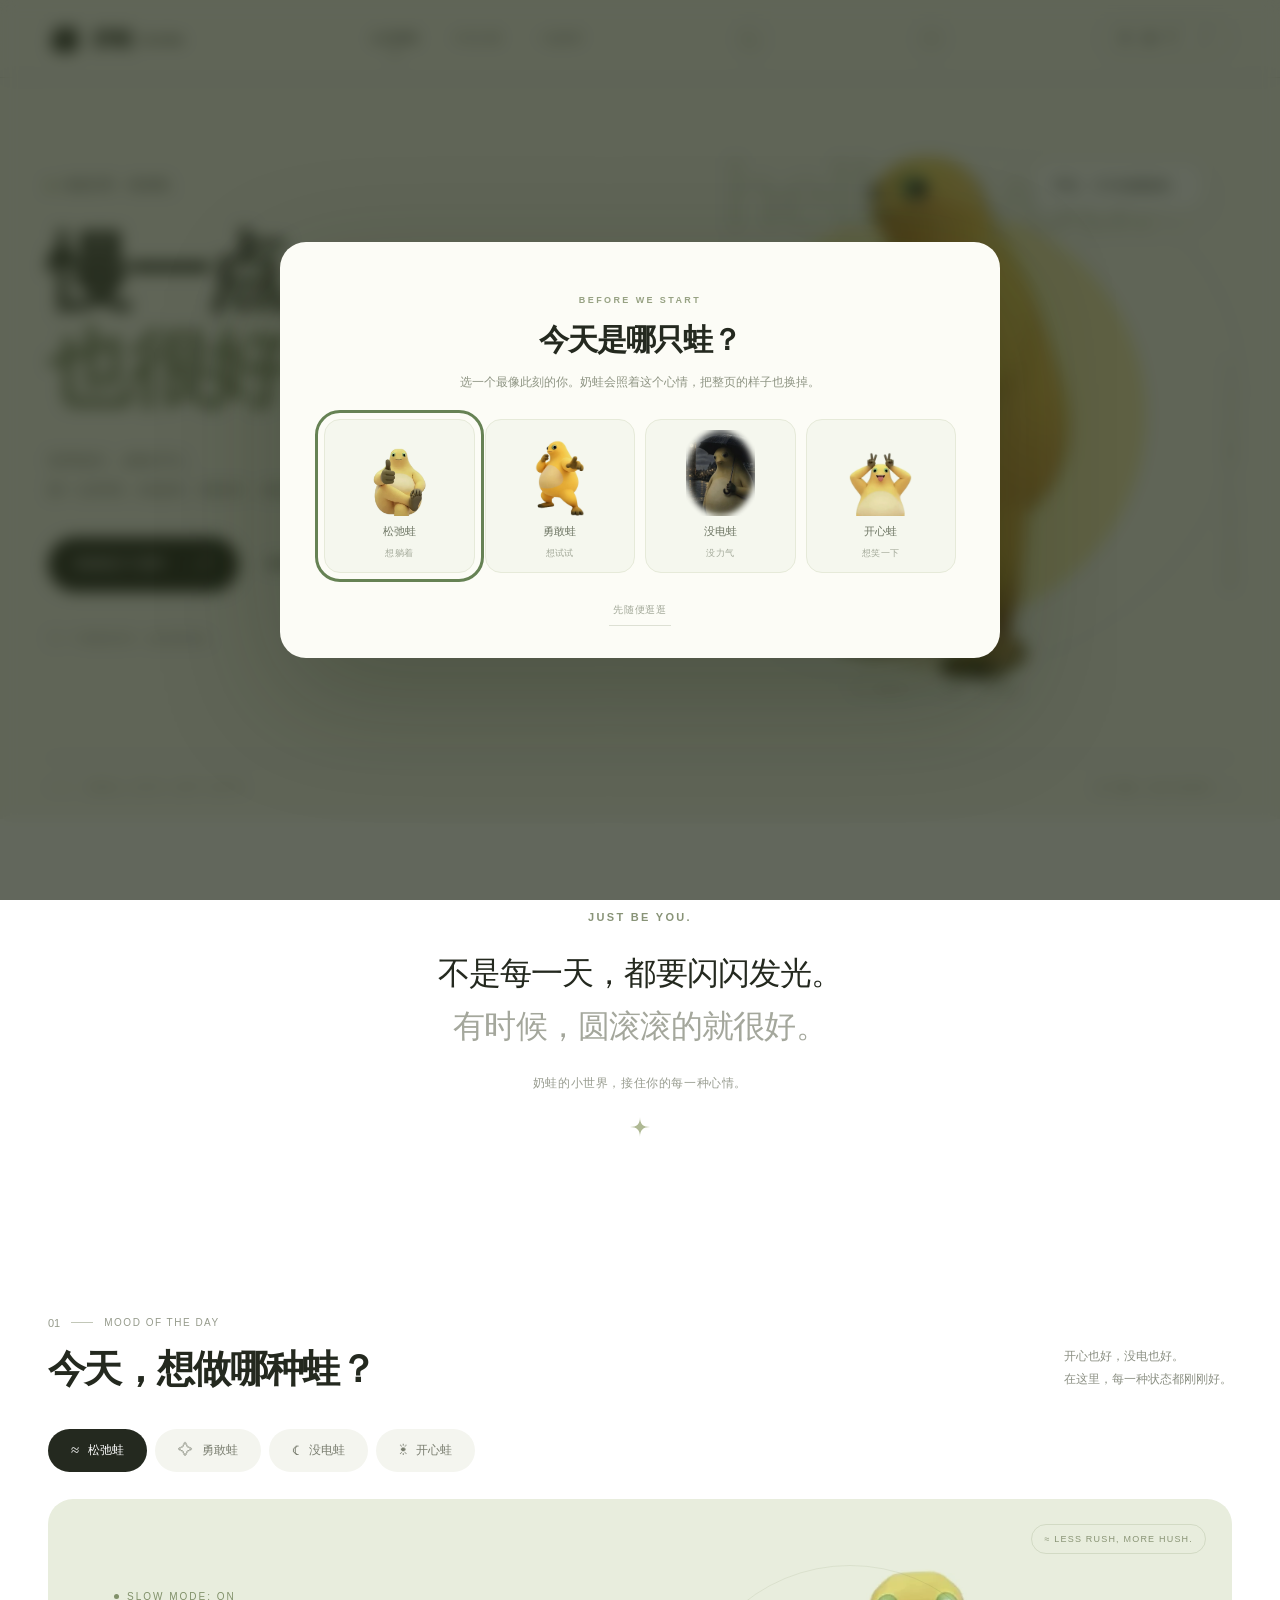
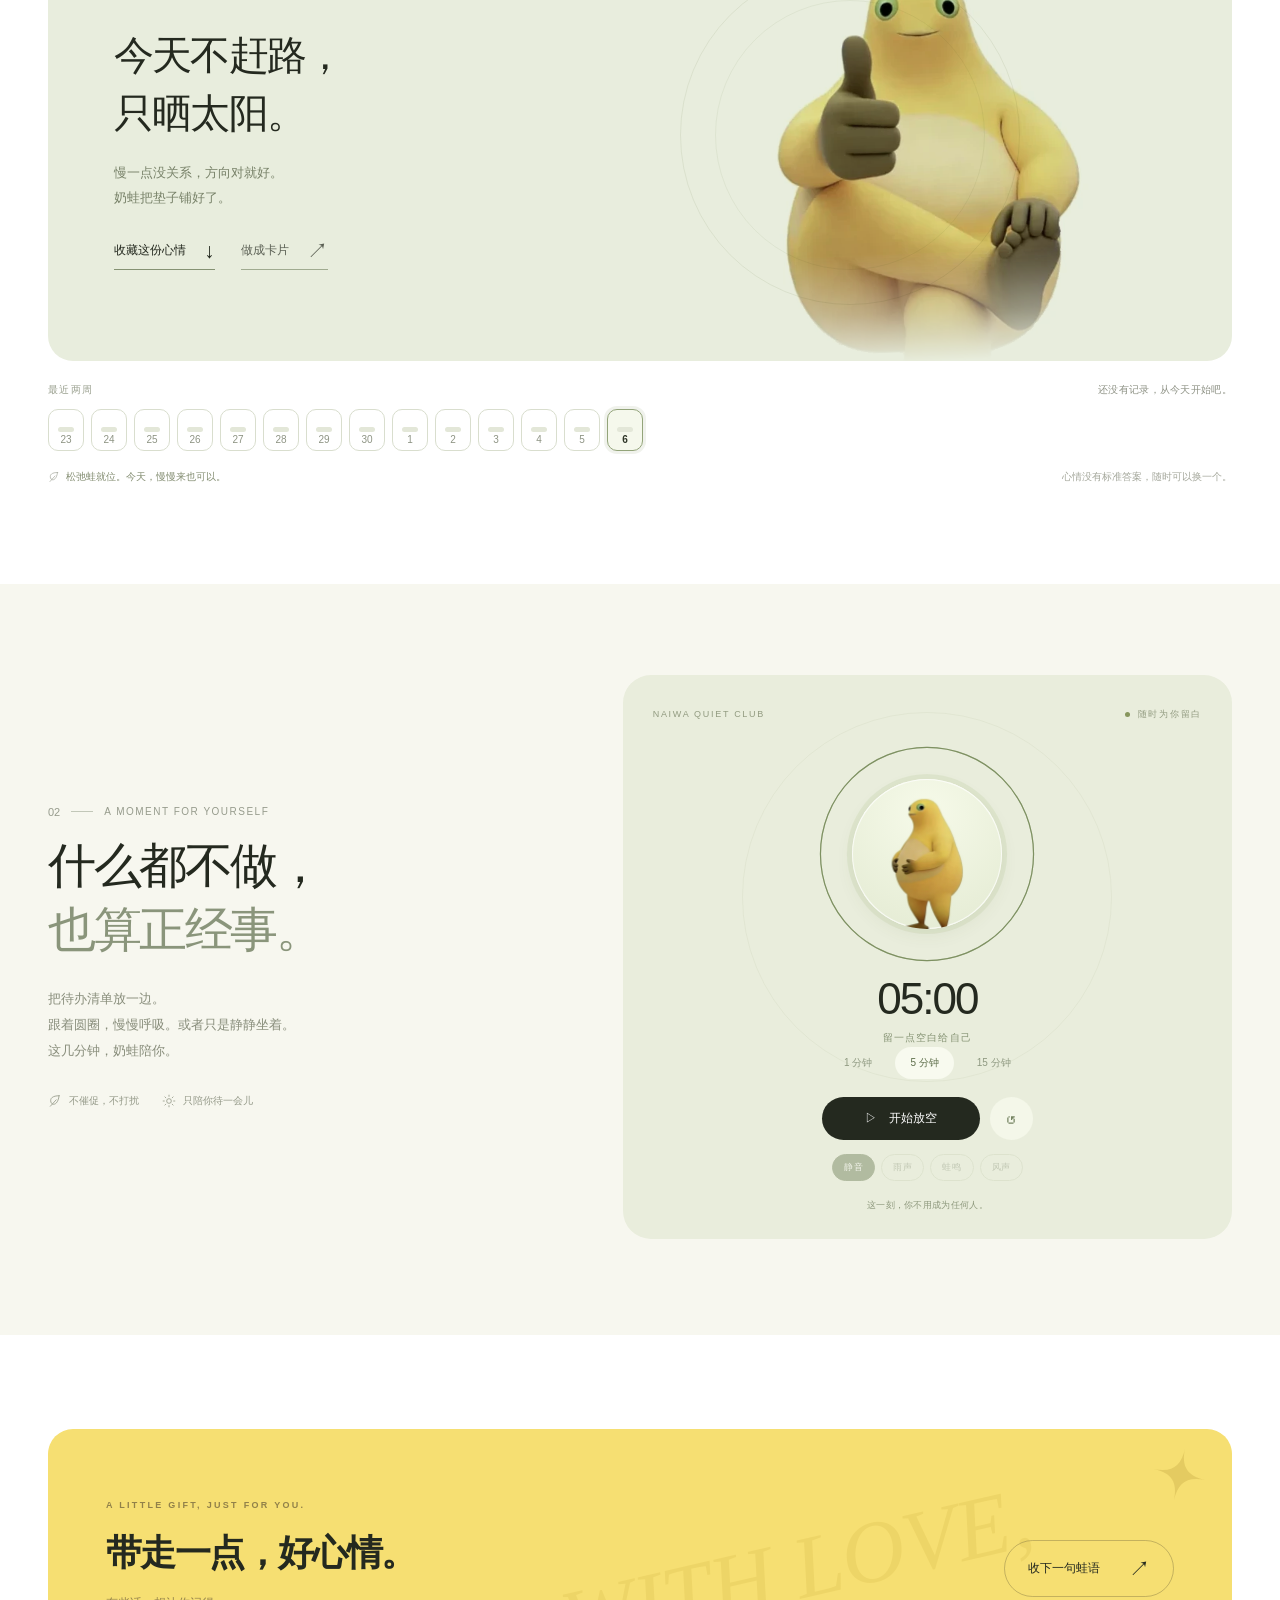
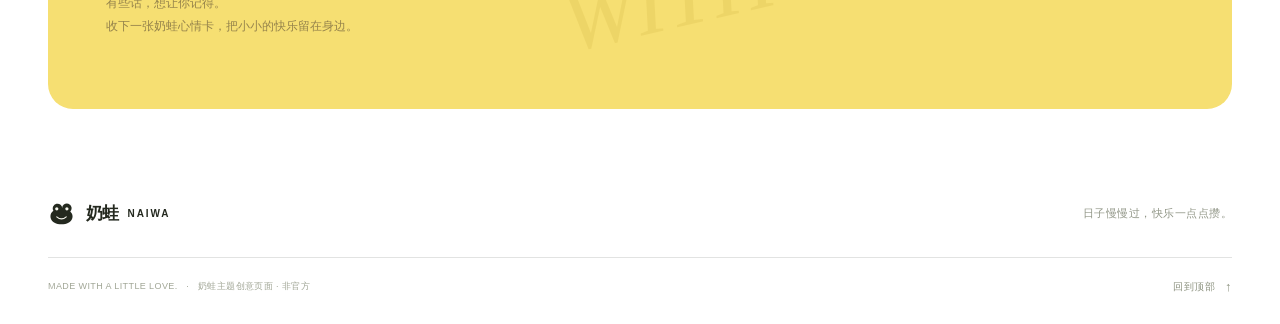
==== commit 0e65d646: "重做奶蛙单页的交互层：专属插图、心情日历、呼吸计时与跟随小蛙 把原本只有基础点击的单页，补成四块互相感知的体验：  首屏摸奶蛙 - 单击挤一下、长按抱抱（腮红随抱的时长累积）、连点三下鼓腮生气 - 台" ====
--- a/index.html
+++ b/index.html
@@ -2,6 +2,7 @@
 <html lang="zh-CN">
 <head>
   <meta charset="UTF-8">
+  <script>try{var m=localStorage.getItem("naiwa-mood");if(m&&["chill","brave","tired","happy"].indexOf(m)>-1)document.documentElement.setAttribute("data-mood",m)}catch(e){}</script>
   <meta name="viewport" content="width=device-width, initial-scale=1">
   <meta name="theme-color" content="#f7f7ef">
   <meta name="description" content="和奶蛙一起，慢一点。一个可以摸摸、记录心情、安静陪伴的小小空间。">
@@ -40,6 +41,7 @@
     @media(max-width:360px){.wrap{width:calc(100% - 32px)}.hero-copy h1{font-size:57px}.hero-scene{height:412px}.frog-touch{width:310px}.hero-word{font-size:77px}.hero-halo{width:269px;height:269px}.mood-tab{font-size:9px}.section-top h2{font-size:27px}.timer-card{padding-left:20px;padding-right:20px}.mood-copy{padding-left:24px}.mood-title{font-size:30px}}
     @media(prefers-reduced-motion:reduce){html{scroll-behavior:auto}*,*::before,*::after{animation-duration:.01ms!important;animation-iteration-count:1!important;transition-duration:.01ms!important}.js .reveal{opacity:1;transform:none}.hero-frog{transform:none!important}}
   </style>
+  <link rel="stylesheet" href="assets/app.css">
 </head>
 <body>
   <a class="skip" href="#main">跳至内容</a>
@@ -54,6 +56,8 @@
     <div class="wrap nav-inner">
       <a class="brand" href="#home" aria-label="奶蛙首页"><svg class="brand-icon" aria-hidden="true"><use href="#frog-mark"/></svg><span class="brand-name">奶蛙<span>NAIWA</span></span></a>
       <nav class="desktop-nav" aria-label="主导航"><a class="active" href="#home">认识奶蛙</a><a href="#moods">今日心情</a><a href="#focus">一起放空</a></nav>
+      <button class="sound-toggle night-toggle" id="night-toggle" type="button" aria-pressed="false" aria-label="打开夜间模式" title="夜间模式：关"><svg viewBox="0 0 24 24" fill="none" stroke="currentColor" stroke-width="1.5" aria-hidden="true"><path d="M20 14.6A8.6 8.6 0 0 1 9.4 4a8.6 8.6 0 1 0 10.6 10.6Z" stroke-linejoin="round"/></svg></button>
+      <button class="sound-toggle" id="sound-toggle" type="button" aria-pressed="false" aria-label="打开声音" title="声音：关"><svg class="ico-off" viewBox="0 0 24 24" fill="none" stroke="currentColor" stroke-width="1.5" aria-hidden="true"><path d="M4 9.5h3.5L12 5.5v13L7.5 14.5H4z" stroke-linejoin="round"/><path d="m16.5 9.5 5 5m0-5-5 5" stroke-linecap="round"/></svg><svg class="ico-on" viewBox="0 0 24 24" fill="none" stroke="currentColor" stroke-width="1.5" aria-hidden="true"><path d="M4 9.5h3.5L12 5.5v13L7.5 14.5H4z" stroke-linejoin="round"/><path d="M16 9a4.2 4.2 0 0 1 0 6" stroke-linecap="round"/><path d="M18.6 6.6a8 8 0 0 1 0 10.8" stroke-linecap="round"/></svg></button>
       <button class="nav-cta" data-pet>来，抱一下 <span class="arrow" aria-hidden="true">↗</span></button>
       <button class="menu-toggle" aria-label="展开导航" aria-controls="mobile-nav" aria-expanded="false"><svg viewBox="0 0 24 24" fill="none" stroke="currentColor" stroke-width="1.4" aria-hidden="true"><path d="M4 8h16M4 16h16"/></svg></button>
     </div>
@@ -71,8 +75,8 @@
         </div>
         <div class="hero-scene" id="hero-scene">
           <div class="hero-word" aria-hidden="true">hello, you.</div><div class="hero-halo" aria-hidden="true"></div><div class="halo-orbit" aria-hidden="true"></div>
-          <button class="frog-touch" id="frog-touch" aria-label="摸摸奶蛙，听听它想说什么"><img class="hero-frog" id="frog-image" src="[data-uri]" width="489" height="600" alt="圆滚滚的黄色奶蛙，双手轻轻放在肚子上" fetchpriority="high" draggable="false"></button>
-          <div class="floating-note" aria-hidden="true"><div class="note-top"><span>今日状态</span><span>☀</span></div><div class="note-bottom">电量刚刚好。</div></div>
+          <button class="frog-touch" id="frog-touch" aria-label="摸摸奶蛙，听听它想说什么"><img class="hero-frog" id="frog-image" src="assets/frogs/hero.webp" width="483" height="594" width="489" height="600" alt="圆滚滚的黄色奶蛙，双手轻轻放在肚子上" fetchpriority="high" draggable="false"><span class="frog-blush" aria-hidden="true"></span></button>
+          <div class="floating-note" aria-hidden="true"><div class="note-top"><span>今日状态</span><span id="note-icon">≈</span></div><div class="note-bottom" id="note-bottom">电量刚刚好。</div></div>
           <div class="scene-coordinate" aria-hidden="true">A LITTLE SLOWER. A LITTLE HAPPIER.</div>
           <div class="pet-bubble" id="pet-bubble" role="status" aria-live="polite"></div>
           <div class="pet-hint"><svg aria-hidden="true"><use href="#heart"/></svg><span id="pet-hint-text">轻轻点我一下，会有回应哦</span></div>
@@ -87,120 +91,26 @@
       <div class="mood-panel reveal" id="mood-panel" data-mood="chill">
         <div class="mood-copy"><span class="mood-label" id="mood-label">SLOW MODE: ON</span><h3 class="mood-title" id="mood-title">允许自己，
 偶尔无所事事。</h3><p class="mood-description" id="mood-description">把烦恼调成静音，把快乐调大一点。
-今天的任务：好好晒太阳。</p><button class="mood-save" id="mood-save">收藏这份心情 <span class="arrow" aria-hidden="true">↗</span></button></div>
-        <div class="mood-art"><img class="mood-image" src="[data-uri]" width="1280" height="1181" alt="奶蛙抱着胳膊，露出一脸淡定的微笑" loading="lazy" draggable="false"></div><span class="mood-stamp" id="mood-stamp">≈ &nbsp; LESS RUSH, MORE HUSH.</span>
+今天的任务：好好晒太阳。</p><div class="mood-actions"><button class="mood-save" id="mood-save"><span id="mood-save-label">收藏这份心情</span> <span class="arrow" aria-hidden="true">↓</span></button><button class="mood-save mood-card-btn" id="mood-card">做成卡片 <span class="arrow" aria-hidden="true">↗</span></button></div></div>
+        <div class="mood-art"><div class="mood-art__inner"><img class="mood-image" id="mood-image" src="assets/frogs/chill.webp" width="476" height="592" alt="奶蛙盘腿坐着，冲你竖起大拇指" draggable="false"></div></div><span class="mood-stamp" id="mood-stamp">≈ &nbsp; LESS RUSH, MORE HUSH.</span>
       </div>
+      <div class="mood-cal-wrap reveal"><div class="mood-cal-head"><span>最近两周</span><span class="mood-cal-meta"><span class="mood-cal-streak" id="mood-cal-streak" hidden></span><span id="mood-cal-text"></span></span></div><div class="mood-cal" id="mood-cal"></div><p class="mood-cal-note" id="mood-cal-note" role="status" aria-live="polite"></p></div>
       <div class="mood-foot"><span><svg width="12" height="12" aria-hidden="true"><use href="#leaf"/></svg><span class="mood-live" id="mood-live" role="status">此刻的你，已经很好了。</span></span><span>心情没有标准答案，随时可以换一个。</span></div>
     </div></section>
     <section class="focus-section" id="focus" aria-labelledby="focus-title"><div class="wrap focus-grid">
       <div class="focus-copy reveal"><div class="section-index"><span class="num">02</span><span class="rule" aria-hidden="true"></span>A MOMENT FOR YOURSELF</div><h2 id="focus-title">什么都不做，<br><span>也算正经事。</span></h2><p>把待办清单放一边。<br>跟着圆圈，慢慢呼吸。或者只是静静坐着。<br>这几分钟，奶蛙陪你。</p><div class="focus-features"><span><svg aria-hidden="true"><use href="#leaf"/></svg>不催促，不打扰</span><span><svg aria-hidden="true"><use href="#sun"/></svg>只陪你待一会儿</span></div></div>
-      <div class="timer-card reveal" id="timer-card"><div class="timer-top"><span>NAIWA QUIET CLUB</span><span class="timer-status"><span class="status-dot" aria-hidden="true"></span><span id="timer-state">随时为你留白</span></span></div><div class="timer-display"><svg class="timer-ring" viewBox="0 0 224 224" aria-hidden="true"><circle class="timer-track" cx="112" cy="112" r="102"/><circle class="timer-progress" id="timer-progress" cx="112" cy="112" r="102"/></svg><div class="breath-disc" aria-hidden="true"></div><span class="timer-time" id="timer-time" role="timer" aria-label="剩余 5 分钟">05:00</span><span class="timer-prompt" id="timer-prompt">留一点空白给自己</span></div><div class="timer-durations" role="group" aria-label="选择陪伴时长"><button class="duration-button" data-minutes="1" aria-pressed="false">1 分钟</button><button class="duration-button" data-minutes="5" aria-pressed="true">5 分钟</button><button class="duration-button" data-minutes="15" aria-pressed="false">15 分钟</button></div><div class="timer-controls"><button class="timer-start" id="timer-start"><span id="timer-icon" aria-hidden="true">▷</span><span id="timer-action">开始放空</span></button><button class="timer-reset" id="timer-reset" aria-label="重置陪伴计时" title="重新开始">↺</button></div><div class="timer-bottom" id="timer-bottom" role="status">这一刻，你不用成为任何人。</div></div>
+      <div class="timer-card reveal" id="timer-card"><div class="timer-top"><span>NAIWA QUIET CLUB</span><span class="timer-status"><span class="status-dot" aria-hidden="true"></span><span id="timer-state">随时为你留白</span></span></div><div class="timer-display"><svg class="timer-ring" viewBox="0 0 224 224" aria-hidden="true"><circle class="timer-track" cx="112" cy="112" r="102"/><circle class="timer-progress" id="timer-progress" cx="112" cy="112" r="102"/></svg><div class="breath-disc" aria-hidden="true"></div><div class="breath-frog" aria-hidden="true"><img src="assets/frogs/calm.webp" alt="" width="328" height="570"></div></div><div class="timer-readout"><span class="timer-time" id="timer-time" role="timer" aria-label="剩余 5 分钟">05:00</span><span class="timer-prompt" id="timer-prompt">留一点空白给自己</span></div><div class="timer-durations" role="group" aria-label="选择陪伴时长"><button class="duration-button" data-minutes="1" aria-pressed="false">1 分钟</button><button class="duration-button" data-minutes="5" aria-pressed="true">5 分钟</button><button class="duration-button" data-minutes="15" aria-pressed="false">15 分钟</button></div><div class="timer-controls"><button class="timer-start" id="timer-start"><span id="timer-icon" aria-hidden="true">▷</span><span id="timer-action">开始放空</span></button><button class="timer-reset" id="timer-reset" aria-label="重置陪伴计时" title="重新开始">↺</button></div><div class="ambient" id="ambient" role="group" aria-label="环境声"><button type="button" data-ambient="off" aria-pressed="true">静音</button><button type="button" data-ambient="rain" aria-pressed="false">雨声</button><button type="button" data-ambient="pond" aria-pressed="false">蛙鸣</button><button type="button" data-ambient="wind" aria-pressed="false">风声</button></div><div class="timer-bottom" id="timer-bottom" role="status">这一刻，你不用成为任何人。</div></div>
     </div></section>
     <section class="souvenir" id="souvenir" aria-labelledby="souvenir-title"><div class="wrap"><div class="souvenir-card reveal"><div class="souvenir-copy"><div class="eyebrow">A LITTLE GIFT, JUST FOR YOU.</div><h2 id="souvenir-title">带走一点，好心情。</h2><p>有些话，想让你记得。<br>收下一张奶蛙心情卡，把小小的快乐留在身边。</p></div><button class="souvenir-button" id="surprise-button">收下一句蛙语 <span class="arrow" aria-hidden="true">↗</span></button><svg class="souvenir-star" aria-hidden="true"><use href="#sparkle"/></svg></div></div></section>
   </main>
   <footer class="site-footer"><div class="wrap"><div class="footer-top"><a class="brand footer-brand" href="#home"><svg class="brand-icon" aria-hidden="true"><use href="#frog-mark"/></svg><span class="brand-name">奶蛙<span>NAIWA</span></span></a><span class="footer-message">日子慢慢过，快乐一点点攒。</span></div><div class="footer-bottom"><span>MADE WITH A LITTLE LOVE. &nbsp; · &nbsp; 奶蛙主题创意页面 · 非官方</span><a class="back-top" href="#home">回到顶部 <span class="arrow" aria-hidden="true">↑</span></a></div></div></footer>
+  <button class="exit-focus" id="exit-focus" type="button">退出沉浸</button>
+  <button class="buddy" id="buddy" type="button" aria-label="回到首屏，顺便摸摸奶蛙"><span class="buddy-plate" aria-hidden="true"></span><img id="buddy-img" src="assets/frogs/chill.webp" alt="" width="476" height="592" aria-hidden="true"><span class="buddy-prop" aria-hidden="true"><svg viewBox="0 0 24 24" fill="none" stroke="currentColor" stroke-width="1.6"><rect x="3" y="5.5" width="18" height="13" rx="2"/><path d="m3.5 7 8.5 6 8.5-6"/></svg></span><span class="buddy-tip">回到上面</span><svg class="buddy-ring" viewBox="0 0 88 88" aria-hidden="true"><circle class="buddy-ring__track" cx="44" cy="44" r="41"/><circle class="buddy-ring__bar" id="buddy-ring-bar" cx="44" cy="44" r="41"/></svg></button>
+  <dialog class="welcome-dialog" id="welcome" aria-labelledby="welcome-title"><div class="welcome-inner"><p class="eyebrow">BEFORE WE START</p><h2 id="welcome-title">今天是哪只蛙？</h2><p class="welcome-sub">选一个最像此刻的你。奶蛙会照着这个心情，把整页的样子也换掉。</p><div class="welcome-options"><button type="button" data-pick="chill"><img src="assets/frogs/chill.webp" alt=""><span>松弛蛙</span><small>想躺着</small></button><button type="button" data-pick="brave"><img src="assets/frogs/brave.webp" alt=""><span>勇敢蛙</span><small>想试试</small></button><button type="button" data-pick="tired"><img src="assets/frogs/tired.webp" alt=""><span>没电蛙</span><small>没力气</small></button><button type="button" data-pick="happy"><img src="assets/frogs/happy.webp" alt=""><span>开心蛙</span><small>想笑一下</small></button></div><button class="welcome-skip" id="welcome-skip" type="button">先随便逛逛</button></div></dialog>
+  <div class="night-veil" aria-hidden="true"></div>
   <div class="toast" id="toast" role="status" aria-live="polite"></div>
-  <dialog class="card-dialog" id="card-dialog" aria-labelledby="dialog-title"><button class="dialog-close" id="dialog-close" aria-label="关闭心情卡片">×</button><div class="dialog-layout"><div class="dialog-preview" id="dialog-preview"><span class="eyebrow">A NOTE FROM NAIWA</span><p class="postcard-title" id="postcard-title"></p><img class="postcard-image" src="[data-uri]" width="489" height="600" alt="给你的奶蛙心情卡" draggable="false"><div class="postcard-sign"><span id="postcard-to">TO: 可爱的你</span><span>WITH LOVE, 奶蛙</span></div></div><div class="dialog-content"><h2 id="dialog-title">这份快乐，送给你。</h2><p>给平凡的一天，留下一句温柔的话。<br>也可以送给你心里那个特别的人。</p><label class="name-label" for="card-name">这张卡，想送给谁？</label><input class="name-input" id="card-name" maxlength="12" placeholder="可爱的你" autocomplete="off"><button class="primary-button dialog-download" id="download-card">保存心情卡片 <span class="arrow" aria-hidden="true">↓</span></button><button class="dialog-shuffle" id="shuffle-card"><span aria-hidden="true">↻</span>换一句，遇见另一份快乐</button><span class="download-note">保存为 PNG 图片，让这份心情陪你久一点。</span></div></div></dialog>
+  <dialog class="card-dialog" id="card-dialog" data-mood="chill" tabindex="-1" aria-labelledby="dialog-title"><button class="dialog-close" id="dialog-close" aria-label="关闭心情卡片">×</button><div class="dialog-layout"><div class="dialog-preview" id="dialog-preview"><span class="eyebrow">A NOTE FROM NAIWA</span><p class="postcard-title" id="postcard-title"></p><img class="postcard-image" id="postcard-image" src="assets/frogs/chill.webp" width="489" height="600" alt="" draggable="false"><div class="postcard-sign"><span id="postcard-to">TO: 可爱的你</span><span>WITH LOVE, 奶蛙</span></div></div><div class="dialog-content"><h2 id="dialog-title">这份快乐，送给你。</h2><p>给平凡的一天，留下一句温柔的话。<br>也可以送给你心里那个特别的人。</p><p class="card-stats" id="card-stats"></p><label class="name-label" for="card-name">这张卡，想送给谁？</label><input class="name-input" id="card-name" maxlength="12" placeholder="可爱的你" autocomplete="off"><div class="card-actions"><button class="primary-button dialog-download" id="download-card">保存心情卡片 <span class="arrow" aria-hidden="true">↓</span></button><button class="dialog-share" id="share-card" hidden><span aria-hidden="true">↗</span>直接分享给朋友</button><button class="dialog-shuffle" id="shuffle-card"><span aria-hidden="true">↻</span>换一句，遇见另一份快乐</button></div><span class="download-note">保存为 PNG 图片，让这份心情陪你久一点。</span></div></div></dialog>
   <noscript><p style="text-align:center;padding:18px">打开 JavaScript，就能和奶蛙互动、使用计时器和下载心情卡片。</p></noscript>
-  <script>
-  (() => {
-    'use strict';
-    const $ = (s) => document.querySelector(s);
-    const $$ = (s) => [...document.querySelectorAll(s)];
-    const reducedMotion = matchMedia('(prefers-reduced-motion: reduce)');
-    const store = {get(key, fallback){try{return localStorage.getItem('naiwa-'+key) ?? fallback}catch{return fallback}},set(key,value){try{localStorage.setItem('naiwa-'+key,value)}catch{}}};
-    let toastTimer;
-    function toast(text){const host=document.querySelector('dialog[open]')||document.body;host.appendChild($('#toast'));$('#toast').textContent=text;$('#toast').classList.add('show');clearTimeout(toastTimer);toastTimer=setTimeout(()=>$('#toast').classList.remove('show'),3200)}
-    const moodData = {
-      chill:{name:'松弛蛙',label:'SLOW MODE: ON',title:'允许自己，\n偶尔无所事事。',description:'把烦恼调成静音，把快乐调大一点。\n今天的任务：好好晒太阳。',color:'#e8eddd',stamp:'≈  LESS RUSH, MORE HUSH.',response:'松弛蛙就位。今天，慢慢来也可以。'},
-      brave:{name:'勇敢蛙',label:'A LITTLE BRAVER',title:'小小的一步，\n也算了不起。',description:'不用等到准备完美，才开始出发。\n你往前一点，奶蛙就陪你一点。',color:'#f3e6c8',stamp:'✧  SMALL STEPS, BIG HEART.',response:'勇敢蛙就位。你的每一小步，都算数。'},
-      tired:{name:'没电蛙',label:'RECHARGING, GENTLY',title:'电量不足，\n就先抱抱自己。',description:'暂停一下，不会错过整个世界。\n不用急着满格，慢慢充电就好。',color:'#e5e7f0',stamp:'☾  REST IS PART OF THE WAY.',response:'没电蛙就位。歇一会儿，没有关系。'},
-      happy:{name:'开心蛙',label:'LITTLE JOYS, BIG SMILES',title:'今天的快乐，\n不需要理由。',description:'一口甜的，一阵风，一个没来由的笑。\n把这些小事，装进口袋里。',color:'#f7e8b0',stamp:'☀  COLLECT THE LITTLE JOYS.',response:'开心蛙就位。今天的好心情，已接住。'}
-    };
-    let currentMood = store.get('mood','chill');
-    if(!moodData[currentMood])currentMood='chill';
-    function setMood(key,announce=true){
-      currentMood=key;const mood=moodData[key];
-      $$('.mood-tab').forEach(button=>button.setAttribute('aria-pressed',String(button.dataset.mood===key)));
-      $('#mood-panel').dataset.mood=key;$('#mood-panel').style.setProperty('--mood-color',mood.color);
-      $('#mood-label').textContent=mood.label;$('#mood-title').textContent=mood.title;$('#mood-description').textContent=mood.description;$('#mood-stamp').textContent=mood.stamp;
-      if(announce)$('#mood-live').textContent=mood.response;
-      store.set('mood',key);
-    }
-    $$('.mood-tab').forEach(button=>button.addEventListener('click',()=>setMood(button.dataset.mood)));
-    setMood(currentMood,false);
-
-    const petMessages=['收到，你的快乐搭子上线啦。','抱一下。今天也辛苦了。','摸摸肚子，烦恼少一点。','别急，我一直在这里。','你看，快乐其实很小一只。','再摸一下？蛙不介意。'];
-    let pets=Math.max(0,Number(store.get('pets','0'))||0),bubbleTimer;
-    const frog=$('#frog-touch'),scene=$('#hero-scene');
-    function updatePetHint(){if(pets>0)$('#pet-hint-text').textContent='已收到 '+pets+' 份温柔 · 再摸摸我'}
-    updatePetHint();
-    function pet(){
-      $('#pet-bubble').textContent=petMessages[pets%petMessages.length];pets++;store.set('pets',String(pets));updatePetHint();
-      frog.classList.remove('is-petting');void frog.offsetWidth;frog.classList.add('is-petting');
-      $('#pet-bubble').classList.add('visible');clearTimeout(bubbleTimer);bubbleTimer=setTimeout(()=>$('#pet-bubble').classList.remove('visible'),3300);
-      if(!reducedMotion.matches){for(let i=0;i<5;i++){const p=document.createElement('span');p.className='heart-particle';p.textContent=i%2?'♡':'✦';p.setAttribute('aria-hidden','true');p.style.cssText=`left:${43+Math.random()*22}%;top:${35+Math.random()*19}%;--dx:${(Math.random()-.5)*160}px;--rot:${(Math.random()-.5)*70}deg;animation-delay:${i*65}ms`;scene.append(p);setTimeout(()=>p.remove(),1900)}}
-    }
-    frog.addEventListener('click',pet);$('#hero-pet').addEventListener('click',pet);
-    $$('[data-pet]').forEach(b=>b.addEventListener('click',()=>{$('#home').scrollIntoView({behavior:reducedMotion.matches?'instant':'smooth'});pet()}));
-    scene.addEventListener('pointermove',event=>{if(reducedMotion.matches||event.pointerType!=='mouse')return;const r=scene.getBoundingClientRect();scene.style.setProperty('--mx',((event.clientX-r.left)/r.width-.5)*7+'px');scene.style.setProperty('--my',((event.clientY-r.top)/r.height-.5)*5+'px')});
-    scene.addEventListener('pointerleave',()=>{scene.style.setProperty('--mx','0px');scene.style.setProperty('--my','0px')});
-
-    const toggle=$('.menu-toggle'),mobileNav=$('#mobile-nav');
-    function closeMenu(){mobileNav.classList.remove('open');toggle.setAttribute('aria-expanded','false');toggle.setAttribute('aria-label','展开导航')}
-    toggle.addEventListener('click',()=>{const open=toggle.getAttribute('aria-expanded')!=='true';mobileNav.classList.toggle('open',open);toggle.setAttribute('aria-expanded',String(open));toggle.setAttribute('aria-label',open?'收起导航':'展开导航')});
-    $$('#mobile-nav a').forEach(a=>a.addEventListener('click',closeMenu));
-    document.addEventListener('click',event=>{if(!event.target.closest('.site-header'))closeMenu()});
-    document.addEventListener('keydown',event=>{if(event.key==='Escape'&&toggle.getAttribute('aria-expanded')==='true'){closeMenu();toggle.focus()}});
-    if('IntersectionObserver' in window){
-      document.documentElement.classList.add('js');
-      const reveal=new IntersectionObserver(entries=>entries.forEach(entry=>{if(entry.isIntersecting){entry.target.classList.add('in-view');reveal.unobserve(entry.target)}}),{threshold:.08});$$('.reveal').forEach(el=>reveal.observe(el));
-      const navObserver=new IntersectionObserver(entries=>entries.forEach(entry=>{if(entry.isIntersecting)$$('.desktop-nav a').forEach(a=>a.classList.toggle('active',a.hash==='#'+entry.target.id))}),{rootMargin:'-15% 0px -50% 0px',threshold:0});['home','moods','focus'].forEach(id=>navObserver.observe(document.getElementById(id)));
-    }
-
-    let duration=300,remaining=300,running=false,deadline=0,interval=null,hasStarted=false;
-    const circumference=2*Math.PI*102;
-    function renderTimer(){const seconds=Math.max(0,Math.ceil(remaining));$('#timer-time').textContent=String(Math.floor(seconds/60)).padStart(2,'0')+':'+String(seconds%60).padStart(2,'0');$('#timer-time').setAttribute('aria-label',`剩余 ${Math.floor(seconds/60)} 分 ${seconds%60} 秒`);$('#timer-progress').style.strokeDashoffset=String(circumference*(1-remaining/duration))}
-    function lockDurations(locked){$$('.duration-button').forEach(b=>b.disabled=locked)}
-    function complete(){clearInterval(interval);interval=null;remaining=0;running=false;hasStarted=false;renderTimer();$('#timer-card').classList.remove('running','paused');$('#timer-state').textContent='充电完成';$('#timer-prompt').textContent='谢谢你，照顾了自己';$('#timer-action').textContent='再陪我一会';$('#timer-icon').textContent='▷';$('#timer-bottom').textContent='这 '+Math.round(duration/60)+' 分钟，是送给自己的温柔。';lockDurations(false);toast('放空结束。现在，带着一点轻盈回去吧。')}
-    function tick(){remaining=Math.max(0,(deadline-Date.now())/1000);renderTimer();if(remaining<=0){complete();return}const phase=(duration-remaining)%8;$('#timer-prompt').textContent=phase<4?'慢慢吸气，轻轻放松':'慢慢呼气，放下紧绷'}
-    function startTimer(){if(remaining<=0)remaining=duration;deadline=Date.now()+remaining*1000;running=true;hasStarted=true;$('#timer-card').classList.add('running');$('#timer-card').classList.remove('paused');$('#timer-state').textContent='奶蛙正在陪你';$('#timer-action').textContent='暂停一下';$('#timer-icon').textContent='Ⅱ';$('#timer-bottom').textContent='不必看时间，按自己的节奏呼吸。';lockDurations(true);clearInterval(interval);tick();interval=setInterval(tick,250)}
-    function pauseTimer(){remaining=Math.max(0,(deadline-Date.now())/1000);if(remaining<=0){complete();return}running=false;clearInterval(interval);interval=null;$('#timer-card').classList.add('paused');$('#timer-state').textContent='暂停也没关系';$('#timer-prompt').textContent='准备好时，再继续';$('#timer-action').textContent='继续放空';$('#timer-icon').textContent='▷';renderTimer()}
-    function resetTimer(){clearInterval(interval);interval=null;running=false;hasStarted=false;remaining=duration;$('#timer-card').classList.remove('running','paused');$('#timer-state').textContent='随时为你留白';$('#timer-prompt').textContent='留一点空白给自己';$('#timer-action').textContent='开始放空';$('#timer-icon').textContent='▷';$('#timer-bottom').textContent='这一刻，你不用成为任何人。';lockDurations(false);renderTimer()}
-    $('#timer-start').addEventListener('click',()=>running?pauseTimer():startTimer());$('#timer-reset').addEventListener('click',()=>{resetTimer();toast('已经归零，随时可以重新开始。')});
-    $$('.duration-button').forEach(button=>button.addEventListener('click',()=>{if(hasStarted)return;duration=Number(button.dataset.minutes)*60;resetTimer();$$('.duration-button').forEach(b=>b.setAttribute('aria-pressed',String(b===button)))}));
-    document.addEventListener('visibilitychange',()=>{if(!document.hidden&&running)tick()});
-
-    const extraQuotes=[{title:'今天的你，\n也值得一个拥抱。',color:'#eee6d2'},{title:'日子慢慢过，\n快乐一点点攒。',color:'#f7e8b0'},{title:'不必很厉害，\n也值得被喜欢。',color:'#e8eddd'},{title:'允许一切发生，\n也允许自己休息。',color:'#e5e7f0'}];
-    const quotes=[...Object.values(moodData).map(m=>({title:m.title,color:m.color})),...extraQuotes];
-    let cardQuote=quotes[0],lastFocus=null;
-    const dialog=$('#card-dialog');
-    function renderCard(){ $('#postcard-title').textContent=cardQuote.title;$('#dialog-preview').style.background=cardQuote.color;$('#postcard-to').textContent='TO: '+($('#card-name').value.trim()||'可爱的你') }
-    function randomQuote(){const choices=quotes.filter(q=>q.title!==cardQuote.title);cardQuote=choices[Math.floor(Math.random()*choices.length)];renderCard()}
-    function openCard(fromMood){lastFocus=document.activeElement;if(fromMood){const m=moodData[currentMood];cardQuote={title:m.title,color:m.color}}else randomQuote();renderCard();dialog.showModal();document.body.style.overflow='hidden'}
-    function closeCard(){dialog.close()}
-    dialog.addEventListener('close',()=>{document.body.style.overflow='';lastFocus?.focus({preventScroll:true})});
-    $('#mood-save').addEventListener('click',()=>openCard(true));$('#surprise-button').addEventListener('click',()=>openCard(false));$('#dialog-close').addEventListener('click',closeCard);$('#shuffle-card').addEventListener('click',randomQuote);$('#card-name').addEventListener('input',renderCard);
-    dialog.addEventListener('click',event=>{if(event.target===dialog){const rect=dialog.getBoundingClientRect();if(event.clientX<rect.left||event.clientX>rect.right||event.clientY<rect.top||event.clientY>rect.bottom)closeCard()}});
-    const downloadButton=$('#download-card');
-    function fitText(ctx,text,maxWidth,startSize,minSize,weight=500){let size=startSize;do{ctx.font=`${weight} ${size}px "PingFang SC", "Microsoft YaHei", sans-serif`;if(ctx.measureText(text).width<=maxWidth)break;size-=2}while(size>minSize);return size}
-    downloadButton.addEventListener('click',async()=>{
-      downloadButton.disabled=true;
-      try{
-        const img=$('#frog-image');await img.decode();
-        const canvas=document.createElement('canvas');canvas.width=1080;canvas.height=1440;const ctx=canvas.getContext('2d');
-        ctx.fillStyle=cardQuote.color;ctx.fillRect(0,0,1080,1440);
-        ctx.fillStyle='#7f8b6e';ctx.font='500 22px Arial, sans-serif';ctx.fillText('A NOTE FROM NAIWA',90,100);
-        ctx.fillStyle='#293221';const lines=cardQuote.title.split('\n');lines.forEach((line,index)=>{fitText(ctx,line,900,76,42,600);ctx.fillText(line,86,245+index*108)});
-        ctx.save();ctx.globalCompositeOperation='multiply';const imageHeight=820,imageWidth=imageHeight*img.naturalWidth/img.naturalHeight;ctx.drawImage(img,(1080-imageWidth)/2,420,imageWidth,imageHeight);ctx.restore();
-        ctx.strokeStyle='#7d886c45';ctx.lineWidth=1;ctx.beginPath();ctx.moveTo(90,1300);ctx.lineTo(990,1300);ctx.stroke();
-        ctx.fillStyle='#6f7b60';const recipient=$('#card-name').value.trim()||'可爱的你';fitText(ctx,'TO: '+recipient,560,27,18);ctx.fillText('TO: '+recipient,90,1355);ctx.font='24px "Microsoft YaHei", sans-serif';ctx.textAlign='right';ctx.fillText('WITH LOVE, 奶蛙',990,1355);ctx.textAlign='left';
-        const blob=await new Promise((resolve,reject)=>canvas.toBlob(b=>b?resolve(b):reject(new Error('导出失败')),'image/png'));
-        const url=URL.createObjectURL(blob),link=document.createElement('a');link.href=url;link.download='奶蛙-送给你的一点好心情.png';document.body.append(link);link.click();link.remove();setTimeout(()=>URL.revokeObjectURL(url),30000);toast('心情卡片已生成，愿今天对你温柔一点。');
-      }catch(error){console.error(error);toast('图片暂时没准备好，请稍后再试一次。')}
-      finally{downloadButton.disabled=false}
-    });
-  })();
-  </script>
+  <script src="assets/app.js" defer></script>
 </body>
 </html>
--- a/assets/app.css
+++ b/assets/app.css
@@ -0,0 +1,494 @@
+/* ============================================================
+   NAIWA — interaction layer（在原样式之后加载，只做增量覆盖）
+   1 氛围变量  2 声音开关  3 首屏抚摸  4 心情专属插图
+   5 计时器呼吸蛙  6 心情卡  7 跟随小蛙  8 首次仪式
+   9 逐字入场 10 响应式 11 减少动效
+   ============================================================ */
+
+/* ---------- 1. 心情 → 整页氛围 ---------- */
+html{
+  --page-bg:#f7f7ef;
+  --section-bg:#fff;
+  --halo:#f0e8ad;
+  --breath:8s;
+  --page-ink:#24291f;
+}
+html[data-mood="chill"]{--page-bg:#f7f7ef;--section-bg:#fff;--halo:#f0e8ad}
+html[data-mood="brave"]{--page-bg:#faf7ee;--section-bg:#fffdf7;--halo:#f5e2b3}
+html[data-mood="tired"]{--page-bg:#e9ebf1;--section-bg:#f4f5f9;--halo:#ccd3e2;--breath:10.5s}
+html[data-mood="happy"]{--page-bg:#fdf9ee;--section-bg:#fffdf6;--halo:#f8e4a2}
+
+body{background:var(--page-bg);transition:background .7s cubic-bezier(.22,1,.36,1)}
+.intro,.moods,.souvenir,.site-footer{background:var(--section-bg);transition:background .7s cubic-bezier(.22,1,.36,1)}
+.focus-section{background:var(--page-bg);transition:background .7s cubic-bezier(.22,1,.36,1)}
+/* 原样式里 .hero-scene 写死了纸色，换心情后会露出一块矩形，这里跟随页面底色 */
+.hero-scene{background:var(--page-bg,var(--paper));transition:background .7s cubic-bezier(.22,1,.36,1)}
+.site-header{background:rgba(247,247,239,.86);background:color-mix(in srgb,var(--page-bg) 88%,transparent)}
+.hero-halo{background:var(--halo);transition:background .7s cubic-bezier(.22,1,.36,1),transform .6s cubic-bezier(.22,1,.36,1)}
+html[data-mood="tired"] main{filter:brightness(.972) saturate(.9);transition:filter .7s ease}
+html[data-mood="tired"] .site-header{background:rgba(233,235,241,.86)}
+
+/* 首屏浮签跟随心情 */
+.floating-note{transition:transform .6s cubic-bezier(.22,1,.36,1),opacity .4s}
+.note-top span:last-child{transition:opacity .3s}
+
+/* ---------- 2. 声音开关 ---------- */
+.sound-toggle{
+  width:38px;height:38px;border-radius:50%;display:grid;place-items:center;
+  background:transparent;border:1px solid #cdd2c4;color:#7c836f;
+  transition:background .25s,color .25s,border-color .25s;flex:none;
+}
+.sound-toggle:hover{background:#eef0e2;color:#3c4433}
+.sound-toggle svg{width:17px;height:17px;display:block}
+.sound-toggle .ico-off{display:block}
+.sound-toggle .ico-on{display:none}
+.sound-toggle[aria-pressed="true"]{background:#eef0e2;border-color:#a9b39a;color:#3c4433}
+.sound-toggle[aria-pressed="true"] .ico-off{display:none}
+.sound-toggle[aria-pressed="true"] .ico-on{display:block}
+@media(max-width:600px){.sound-toggle{width:34px;height:34px;margin-right:2px}}
+
+/* ---------- 3. 首屏摸奶蛙 ---------- */
+.hero-frog{
+  transform:translate(var(--mx,0px),var(--my,0px)) rotate(var(--tilt,0deg));
+  transition:transform .45s cubic-bezier(.22,1,.36,1);
+  will-change:transform;
+}
+.hero-halo{transform:translateX(-50%) translate(calc(var(--mx,0px) * .38),calc(var(--my,0px) * .38))}
+/* 待机时轻轻起伏，用独立的 scale 属性，不干扰视差的 transform */
+.hero-frog{animation:idle-breath 7.5s ease-in-out infinite;animation-delay:1.2s}
+@keyframes idle-breath{
+  0%,100%{scale:1}
+  50%{scale:1.008}
+}
+
+/* 夜间模式：一层很淡的冷色叠加，不改变原有配色 */
+.night-veil{
+  position:fixed;inset:0;z-index:60;pointer-events:none;
+  background:#2a2320;opacity:0;mix-blend-mode:multiply;
+  transition:opacity .9s ease;
+}
+html[data-night="on"] .night-veil{opacity:.1}
+.night-toggle{margin-right:-6px}
+.halo-orbit{transform:rotate(-18deg) translate(calc(var(--mx,0px) * -.22),calc(var(--my,0px) * -.22))}
+.frog-touch{
+  -webkit-touch-callout:none;user-select:none;touch-action:manipulation;
+  cursor:grab;
+}
+.frog-touch:active{cursor:grabbing}
+
+/* 长按抱抱：腮红随 --hug 累积 */
+.frog-blush{
+  position:absolute;left:30%;top:5%;width:29%;height:12%;
+  border-radius:50%;pointer-events:none;z-index:2;
+  background:radial-gradient(closest-side,rgba(230,92,92,.95),rgba(230,100,100,.5) 52%,rgba(230,100,100,0) 82%);
+  opacity:calc(var(--hug,0) * .9);
+  transform:scale(calc(.78 + var(--hug,0) * .26));
+  mix-blend-mode:multiply;
+  transition:opacity .2s linear;
+}
+.frog-touch.is-hugging .hero-frog{
+  transform:translate(var(--mx,0px),calc(var(--my,0px) + var(--hug,0) * 5px)) rotate(var(--tilt,0deg)) scale(calc(1 + var(--hug,0) * .025));
+  transition:transform .5s cubic-bezier(.22,1,.36,1);
+}
+.frog-touch.is-hugging .frog-blush{transition:none}
+.hero-scene.is-milestone .hero-halo{animation:halo-glow 1.7s ease-out}
+@keyframes halo-glow{
+  0%{box-shadow:0 0 0 0 rgba(226,196,84,.55)}
+  60%{box-shadow:0 0 0 30px rgba(226,196,84,0)}
+  100%{box-shadow:0 0 0 0 rgba(226,196,84,0)}
+}
+.frog-touch.is-angry .hero-frog{animation:angry-puff .85s cubic-bezier(.22,1,.36,1)}
+@keyframes angry-puff{
+  0%{transform:scale(1,1)}
+  22%{transform:scale(1.11,.95) translateY(-3px)}
+  42%{transform:scale(1.03,1.02)}
+  62%{transform:scale(1.08,.98) translateY(-2px)}
+  82%{transform:scale(1.02,1.01)}
+  100%{transform:scale(1,1)}
+}
+.frog-touch.is-angry .frog-blush{
+  opacity:.9;transition:opacity .2s;
+  background:radial-gradient(closest-side,rgba(222,96,96,.95),rgba(222,96,96,0) 72%);
+}
+.heart-particle{will-change:transform,opacity}
+
+/* ---------- 4. 心情专属插图 ---------- */
+.mood-art__inner{
+  position:absolute;inset:0;z-index:1;
+  mix-blend-mode:multiply;
+  transition:transform .42s cubic-bezier(.22,1,.36,1),opacity .38s ease;
+  will-change:transform,opacity;
+}
+.mood-panel{isolation:isolate}
+.mood-panel.is-swapping .mood-art__inner{transform:translateY(20px) scale(.93);opacity:0}
+.mood-panel.is-popping .mood-art__inner{animation:art-pop .78s cubic-bezier(.22,1,.36,1)}
+@keyframes art-pop{
+  0%{transform:translateY(20px) scale(.93);opacity:0}
+  55%{transform:translateY(-12px) scale(1.03);opacity:1}
+  100%{transform:translateY(0) scale(1);opacity:1}
+}
+.mood-image{
+  position:absolute;inset:0;width:100%;height:100%;
+  left:0;bottom:0;max-width:none;
+  object-fit:contain;object-position:50% 100%;
+  transform-origin:50% 100%;
+  transition:transform .7s cubic-bezier(.22,1,.36,1);
+  mix-blend-mode:normal;
+  mask-image:linear-gradient(#000 78%,rgba(0,0,0,.55) 90%,transparent 100%);
+  -webkit-mask-image:linear-gradient(#000 78%,rgba(0,0,0,.55) 90%,transparent 100%);
+}
+/* 需要与原样式里 [data-mood="x"] .mood-image 同权重，才能在后面覆盖它的 translate */
+.mood-panel[data-mood] .mood-image{
+  transform:rotate(var(--art-rot,-2.4deg)) scale(var(--art-scale,1.08));
+}
+.mood-panel[data-mood="chill"]{--art-rot:-2.4deg;--art-scale:1.08}
+.mood-panel[data-mood="brave"]{--art-rot:2.2deg;--art-scale:1.1}
+.mood-panel[data-mood="happy"]{--art-rot:1.8deg;--art-scale:1.1}
+.mood-panel[data-mood="tired"] .mood-art__inner{mix-blend-mode:normal}
+.mood-panel[data-mood="tired"] .mood-image{
+  object-fit:cover;object-position:50% 30%;
+  transform:none;
+  mask-image:linear-gradient(90deg,transparent 0%,rgba(0,0,0,.35) 12%,#000 32%);
+  -webkit-mask-image:linear-gradient(90deg,transparent 0%,rgba(0,0,0,.35) 12%,#000 32%);
+}
+.mood-panel[data-mood="tired"] .mood-art::before,
+.mood-panel[data-mood="tired"] .mood-art::after{display:none}
+.mood-panel[data-mood="tired"] .mood-stamp{background:rgba(255,255,255,.66);border-color:#8a95a840}
+.mood-stamp{transition:background .4s,border-color .4s}
+
+/* 心情面板的双按钮 */
+.mood-actions{display:flex;align-items:center;gap:26px;margin-top:30px;flex-wrap:wrap}
+.mood-actions .mood-save{margin-top:0}
+.mood-card-btn{opacity:.72}
+.mood-card-btn:hover{opacity:1}
+
+/* 心情日历 */
+.mood-cal-wrap{margin-top:22px}
+.mood-cal-head{display:flex;justify-content:space-between;align-items:baseline;gap:16px;font-size:10px;letter-spacing:1.4px;color:#9aa08f;margin-bottom:12px}
+.mood-cal-head #mood-cal-text{letter-spacing:.3px;color:#8d9184;text-align:right}
+.mood-cal{display:flex;gap:7px;flex-wrap:wrap}
+.mood-cal__day{
+  position:relative;width:36px;height:42px;border-radius:10px;flex:none;
+  border:1px solid #d9dece;background:#fff;
+  display:flex;flex-direction:column;align-items:center;justify-content:flex-end;
+  padding-bottom:5px;gap:3px;transition:transform .25s cubic-bezier(.22,1,.36,1),border-color .25s;
+}
+.mood-cal__day i{width:16px;height:5px;border-radius:3px;background:#e3e7d8;display:block}
+.mood-cal__day em{font-style:normal;font-size:10px;color:#8e9484;font-variant-numeric:tabular-nums;line-height:1}
+.mood-cal__day.has-mood{border-color:#d3d8c6}
+.mood-cal__day.has-mood em{color:#5d6455}
+.mood-cal__day.is-today{border-color:#93a47a;background:#f5f8ec;box-shadow:0 0 0 3px rgba(147,164,122,.14)}
+.mood-cal__day.is-today em{font-weight:700;color:#2f3628}
+.mood-cal__day:hover{transform:translateY(-3px)}
+button.mood-cal__day{padding:0 0 5px;font:inherit;color:inherit;text-align:center;cursor:pointer}
+.mood-cal__day.is-active{box-shadow:0 0 0 2px #7d8f66}
+.mood-cal__day:focus-visible{outline:2px solid #668254;outline-offset:3px}
+.mood-cal-meta{display:flex;align-items:center;gap:9px;justify-content:flex-end;flex-wrap:wrap}
+.mood-cal-streak{
+  background:#eef2e0;color:#5d6b49;border-radius:20px;padding:3px 9px;
+  font-size:9px;letter-spacing:.4px;white-space:nowrap;
+}
+.mood-cal-streak[hidden]{display:none}
+.mood-cal-note{
+  margin:0;max-height:0;overflow:hidden;opacity:0;
+  font-size:11px;line-height:1.85;color:#78816b;
+  padding-left:10px;border-left:2px solid transparent;
+  transition:max-height .38s cubic-bezier(.22,1,.36,1),opacity .28s ease,margin-top .3s ease;
+}
+.mood-cal-note.show{max-height:70px;opacity:1;margin-top:11px;border-left-color:#c8d2b4}
+
+/* ---------- 5. 计时器：呼吸奶蛙 + 沉浸 ---------- */
+.timer-card{min-height:520px}
+.timer-display{width:234px;height:234px;margin:16px 0 2px}
+.timer-ring{width:234px;height:234px}
+.breath-disc{width:176px;height:176px;background:#dbe3c8}
+.timer-card.running .breath-disc{animation-duration:var(--breath)}
+.breath-frog{
+  position:absolute;left:50%;top:50%;width:150px;height:150px;
+  margin:-75px 0 0 -75px;border-radius:50%;overflow:hidden;
+  background:radial-gradient(circle at 50% 22%,#f6fae9,#e3ead2);
+  box-shadow:inset 0 0 0 1px rgba(255,255,255,.7),0 6px 18px rgba(90,105,60,.07);
+  z-index:1;
+}
+.breath-frog img{
+  position:absolute;left:50%;bottom:-12px;height:158px;width:auto;
+  transform:translateX(-50%);transform-origin:50% 82%;
+  mix-blend-mode:multiply;
+  transition:transform .8s cubic-bezier(.22,1,.36,1);
+}
+.timer-card.running .breath-frog img{
+  animation:breathe-frog var(--breath) ease-in-out infinite;
+}
+.timer-card.paused .breath-frog img{animation-play-state:paused}
+.timer-card.paused .breath-disc{animation-play-state:paused}
+@keyframes breathe-frog{
+  0%,100%{transform:translateX(-50%) scale(.9,.92)}
+  50%{transform:translateX(-50%) scale(1.09,1.02)}
+}
+.timer-card.finished .breath-frog img{animation:stretch 1.5s cubic-bezier(.22,1,.36,1)}
+@keyframes stretch{
+  0%{transform:translateX(-50%) scale(.9,.92)}
+  30%{transform:translateX(-50%) translateY(-8px) scale(.96,1.12)}
+  55%{transform:translateX(-50%) translateY(-3px) scale(1.06,.98)}
+  75%{transform:translateX(-50%) translateY(-6px) scale(.98,1.07)}
+  100%{transform:translateX(-50%) scale(1,1)}
+}
+.timer-readout{display:flex;flex-direction:column;align-items:center;gap:5px;z-index:2}
+.timer-time{font-size:44px}
+.timer-prompt{margin-top:0}
+
+/* 环境声 */
+.ambient{display:flex;gap:6px;margin-top:14px;z-index:2;flex-wrap:wrap;justify-content:center}
+.ambient button{
+  font-size:9px;letter-spacing:.6px;padding:6px 11px;border-radius:20px;
+  background:transparent;color:#939c85;border:1px solid #cfd6bd;transition:.24s;
+}
+.ambient button:hover{background:#f2f6e6;color:#5f6d4e}
+.ambient button[aria-pressed="true"]{background:#6f7f58;border-color:#6f7f58;color:#fff}
+.ambient[data-disabled="true"]{opacity:.45}
+
+/* 沉浸模式 */
+.exit-focus{
+  position:fixed;right:24px;top:24px;z-index:80;display:none;
+  padding:11px 18px;border-radius:40px;background:rgba(255,255,255,.9);
+  color:#5e6a4d;font-size:11px;letter-spacing:.8px;
+  box-shadow:0 8px 30px rgba(60,70,40,.14);border:1px solid #dbe0cd;
+  backdrop-filter:blur(10px);
+}
+body.immersive .exit-focus{display:block}
+body.immersive{
+  position:fixed;left:0;right:0;width:100%;overflow:hidden;
+  background:radial-gradient(120% 100% at 50% 0%,#eef2e2,#dde5cd 70%,#d3dcbe);
+}
+body.immersive .site-header,
+body.immersive .hero,
+body.immersive .intro,
+body.immersive .moods,
+body.immersive .souvenir,
+body.immersive .site-footer{
+  opacity:0;filter:blur(6px);pointer-events:none;
+  transition:opacity .6s ease,filter .6s ease;
+}
+/* 沉浸时小蛙留在角落，光环仍在走，但不抢注意力 */
+body.immersive .buddy{opacity:.4;transform:scale(.86);pointer-events:none}
+/* .js .reveal.in-view 的权重比这两条高，必须强制覆盖，否则卡片不会居中 */
+body.immersive .focus-copy{opacity:0!important;transform:translateY(10px)!important;pointer-events:none;transition:.5s}
+body.immersive .focus-section{background:transparent}
+body.immersive .timer-card{
+  position:fixed;left:50%;top:50%;z-index:70;
+  width:min(430px,calc(100vw - 36px));min-height:0;
+  transform:translate(-50%,-50%)!important;
+  margin:0;padding:26px 26px 22px;
+  background:#f9fbf1;
+  box-shadow:0 40px 120px rgba(48,58,32,.22),0 0 0 1px rgba(255,255,255,.85),0 2px 0 rgba(255,255,255,.7) inset;
+  transition:transform .6s cubic-bezier(.22,1,.36,1),box-shadow .6s;
+}
+body.immersive .timer-card::after{opacity:0}
+body.immersive .timer-top{opacity:.55}
+body:not(.immersive) .timer-card{transition:transform .6s cubic-bezier(.22,1,.36,1),box-shadow .6s}
+
+/* ---------- 6. 心情卡 ---------- */
+.card-dialog:focus,.card-dialog:focus-visible,.welcome-dialog:focus,.welcome-dialog:focus-visible{outline:none}
+.dialog-layout{perspective:1500px}
+.card-dialog[open] .dialog-layout{animation:card-in .66s cubic-bezier(.22,1,.36,1) both}
+@keyframes card-in{
+  0%{opacity:0;transform:translateY(30px) rotateX(-13deg) scale(.96)}
+  100%{opacity:1;transform:none}
+}
+.dialog-preview{transition:transform .4s cubic-bezier(.4,0,.2,1);transform-style:preserve-3d}
+.dialog-preview.is-flipping{transform:rotateY(84deg) scale(.97)}
+.dialog-preview::before{
+  content:'';position:absolute;left:0;right:0;top:0;height:42%;z-index:3;
+  background:linear-gradient(160deg,#fffaf0,#efe1bf);
+  clip-path:polygon(0 0,100% 0,50% 100%);
+  transform-origin:50% 0;backface-visibility:hidden;pointer-events:none;
+  box-shadow:0 1px 0 rgba(120,110,80,.14);
+  animation:flap-open 1.05s cubic-bezier(.22,1,.36,1) both;
+}
+@keyframes flap-open{
+  0%{transform:rotateX(0deg);opacity:1}
+  55%{transform:rotateX(-108deg);opacity:1}
+  85%{transform:rotateX(-124deg);opacity:.5}
+  100%{transform:rotateX(-128deg);opacity:0}
+}
+.postcard-image{transition:opacity .35s ease,transform .5s cubic-bezier(.22,1,.36,1)}
+.postcard-image:not(.is-photo){mask-image:linear-gradient(#000 80%,rgba(0,0,0,.5) 92%,transparent 100%);-webkit-mask-image:linear-gradient(#000 80%,rgba(0,0,0,.5) 92%,transparent 100%)}
+.postcard-image.is-photo{mix-blend-mode:normal;border-radius:14px}
+.card-stats{
+  font-size:11px;line-height:1.85;color:#7d8a6b;margin:0 0 20px;
+  padding:11px 13px;border-radius:10px;background:#f2f5e8;border:1px solid #e4e9d6;
+}
+.card-actions{display:flex;flex-direction:column;gap:2px;width:100%}
+.dialog-share{
+  font-size:11px;background:transparent;padding:13px 0;color:#8d967f;width:100%;
+  display:flex;align-items:center;justify-content:center;gap:8px;
+}
+.dialog-share:hover{color:#5b6850}
+
+/* ---------- 7. 跟随滚动的小奶蛙 ---------- */
+.buddy{
+  position:fixed;right:24px;bottom:26px;z-index:45;
+  width:88px;height:88px;padding:0;background:transparent;border-radius:50%;overflow:hidden;
+  opacity:0;transform:translateY(18px) scale(.82);
+  pointer-events:none;
+  transition:opacity .45s ease,transform .5s cubic-bezier(.22,1,.36,1);
+}
+.buddy.show{opacity:1;transform:none;pointer-events:auto}
+.buddy-plate{
+  position:absolute;inset:0;border-radius:50%;
+  background:radial-gradient(circle at 50% 30%,rgba(255,255,252,.96),rgba(246,248,236,.92));
+  box-shadow:0 10px 30px rgba(70,80,50,.13),inset 0 0 0 1px rgba(140,152,120,.22);
+  backdrop-filter:blur(6px);
+}
+.buddy img{
+  position:absolute;left:50%;bottom:-2px;height:84px;width:auto;
+  transform:translateX(-50%);
+  mix-blend-mode:multiply;
+  transition:transform .55s cubic-bezier(.22,1,.36,1),opacity .3s;
+  will-change:transform;
+}
+.buddy:hover img{transform:translateX(-50%) translateY(-4px) rotate(-3deg)}
+.buddy[data-scene="moods"] img{transform:translateX(-50%) translateY(2px) rotate(-10deg) scale(.98)}
+.buddy[data-scene="focus"] img{transform:translateX(-50%) translateY(4px) scale(.94)}
+.buddy[data-scene="souvenir"] img{transform:translateX(-50%) translateY(-2px) rotate(7deg) scale(1.02)}
+.buddy-prop{
+  position:absolute;right:2px;top:2px;width:24px;height:24px;border-radius:7px;
+  background:#f6df72;color:#6f653c;display:grid;place-items:center;
+  box-shadow:0 4px 10px rgba(120,105,50,.22);
+  opacity:0;transform:scale(.5) rotate(-14deg);transition:.4s cubic-bezier(.22,1,.36,1);
+}
+.buddy-prop svg{width:13px;height:13px}
+.buddy[data-scene="souvenir"] .buddy-prop{opacity:1;transform:scale(1) rotate(-6deg)}
+.buddy-tip{
+  position:absolute;right:calc(100% + 10px);top:50%;transform:translateY(-50%) translateX(6px);
+  white-space:nowrap;background:rgba(36,41,31,.92);color:#fff;font-size:10px;
+  letter-spacing:.6px;padding:7px 11px;border-radius:20px;opacity:0;pointer-events:none;
+  transition:.3s;
+}
+.buddy:hover .buddy-tip{opacity:1;transform:translateY(-50%) translateX(0)}
+.buddy-ring{
+  position:absolute;inset:0;width:88px;height:88px;pointer-events:none;
+  transform:rotate(-90deg);opacity:0;transition:opacity .4s ease;
+}
+.buddy.is-timing .buddy-ring{opacity:1}
+.buddy-ring circle{fill:none;stroke-width:2.5}
+.buddy-ring__track{stroke:rgba(110,126,92,.18)}
+.buddy-ring__bar{stroke:#7e9162;stroke-linecap:round;transition:stroke-dashoffset .5s linear}
+.buddy.wave img{animation:buddy-wave 1s ease}
+
+/* ---------- 8. 首次进入的仪式 ---------- */
+.welcome-dialog{
+  border:0;padding:0;border-radius:26px;width:min(720px,calc(100% - 32px));
+  max-height:calc(100dvh - 32px);overflow:auto;background:#fcfcf6;color:var(--ink);
+  box-shadow:0 40px 120px rgba(24,34,12,.26);
+}
+.welcome-dialog::backdrop{background:#1c2413b0;backdrop-filter:blur(8px)}
+.welcome-inner{padding:44px 44px 32px;text-align:center}
+.welcome-inner .eyebrow{font-size:9px;color:#97a283;letter-spacing:2.4px}
+.welcome-inner h2{font-size:30px;letter-spacing:-1.2px;font-weight:600;margin:15px 0 10px}
+.welcome-sub{font-size:12px;line-height:1.9;color:#8f9584;margin:0 auto 26px;max-width:400px}
+.welcome-options{display:grid;grid-template-columns:repeat(4,1fr);gap:10px}
+.welcome-options button{
+  background:#f5f7ee;border:1px solid #e6ead9;border-radius:16px;padding:10px 6px 12px;
+  display:flex;flex-direction:column;align-items:center;gap:8px;
+  transition:transform .3s cubic-bezier(.22,1,.36,1),background .25s,border-color .25s;
+}
+.welcome-options button:hover{transform:translateY(-4px);background:#eef2e2;border-color:#cdd8b8}
+.welcome-options img{width:100%;height:86px;object-fit:contain;mix-blend-mode:multiply}
+.welcome-options span{font-size:11px;color:#6d7563}
+.welcome-options small{font-size:9px;color:#a2a898;letter-spacing:.3px}
+.welcome-skip{
+  margin-top:22px;background:transparent;color:#a3a999;font-size:10px;letter-spacing:.8px;
+  padding:8px 4px;border-bottom:1px solid #dde0d4;
+}
+.welcome-skip:hover{color:#6f7764}
+@media(max-width:700px){
+  /* 卡片在窄屏改成上下排：标题在上、奶蛙居中、落款在底 */
+  .dialog-layout{grid-template-columns:1fr}
+  .dialog-preview{min-height:0;padding:24px 22px 16px;display:flex;flex-direction:column}
+  .postcard-title{font-size:23px;margin:8px 0 0}
+  .postcard-image{position:static;left:auto;transform:none;width:auto;max-height:180px;margin:6px auto 0}
+  .postcard-sign{position:static;margin-top:auto;padding-top:12px}
+  .dialog-content{padding:30px 22px 26px}
+  .dialog-preview::before{height:22%}
+  .card-stats{margin-bottom:16px}
+}
+@media(max-width:640px){
+  .welcome-inner{padding:32px 20px 24px}
+  .welcome-options{grid-template-columns:repeat(2,1fr)}
+  .welcome-options img{height:74px}
+  .welcome-inner h2{font-size:24px}
+}
+
+/* ---------- 9. 滚动叙事：逐字浮现 ---------- */
+.ch{
+  display:inline-block;color:inherit!important;opacity:0;transform:translateY(.34em) rotate(2deg);
+  transition:opacity .55s cubic-bezier(.22,1,.36,1),transform .55s cubic-bezier(.22,1,.36,1);
+  transition-delay:calc(var(--i,0) * 24ms);
+}
+.reveal.in-view .ch,.ch.in-view{opacity:1;transform:none}
+.mood-panel.in-view .mood-art__inner{animation:art-enter .95s cubic-bezier(.22,1,.36,1)}
+@keyframes art-enter{
+  0%{transform:translateX(46px) translateY(26px) rotate(5deg);opacity:0}
+  100%{transform:none;opacity:1}
+}
+.timer-card.in-view .breath-frog{animation:frog-hop-in .9s cubic-bezier(.22,1,.36,1)}
+@keyframes frog-hop-in{
+  0%{transform:translateY(26px) scale(.86);opacity:0}
+  60%{transform:translateY(-6px) scale(1.02);opacity:1}
+  100%{transform:none;opacity:1}
+}
+
+/* ---------- 10. 响应式 ---------- */
+@media(max-width:1100px){
+  .timer-card{min-height:500px}
+  .dialog-preview::before{height:34%}
+}
+@media(max-width:800px){
+  .timer-card{min-height:470px}
+  .timer-display{width:206px;height:206px;margin:14px 0 2px}
+  .timer-ring{width:206px;height:206px}
+  .breath-disc{width:156px;height:156px}
+  .breath-frog{width:132px;height:132px;margin:-66px 0 0 -66px}
+  .breath-frog img{height:138px;bottom:-10px}
+  .timer-time{font-size:38px}
+  .buddy{width:74px;height:74px;right:16px;bottom:18px}
+  .buddy img{height:64px}
+  .mood-cal__day{width:30px;height:34px}
+  .mood-actions{gap:18px}
+}
+@media(max-width:600px){
+  /* 14 格挤在一行会让点击区域过小，窄屏改成可横向滑动、每格 34px */
+  .mood-cal{flex-wrap:nowrap;overflow-x:auto;gap:5px;padding-bottom:5px;scrollbar-width:none;-webkit-overflow-scrolling:touch}
+  .mood-cal::-webkit-scrollbar{display:none}
+  .mood-cal__day{flex:0 0 auto;width:34px;height:38px}
+  .mood-cal__day em{font-size:9px}
+  .mood-cal-head{font-size:9px;letter-spacing:.8px}
+  /* 小屏上会挡住计时器按钮，直接收起来 */
+  .buddy{display:none}
+  .buddy-tip{display:none}
+  .exit-focus{right:12px;top:12px;padding:9px 14px;font-size:10px}
+  body.immersive .timer-card{padding:20px 16px 18px;width:calc(100vw - 24px)}
+  .ambient button{font-size:8px;padding:5px 9px}
+  .timer-card{min-height:440px}
+  .mood-actions{gap:14px;margin-top:24px}
+  .dialog-preview::before{height:30%}
+}
+@media(max-width:360px){
+  .mood-cal__day{width:32px;height:36px}
+}
+
+/* ---------- 11. 减少动效 ---------- */
+@media(prefers-reduced-motion:reduce){
+  .ch{opacity:1!important;transform:none!important;transition:none!important}
+  .hero-frog{transform:none!important}
+  .frog-blush{transition:opacity .2s!important}
+  .buddy{transition:opacity .2s!important}
+  .card-dialog[open] .dialog-layout{animation:none!important}
+  .dialog-preview::before{display:none}
+  .dialog-preview{transition:none}
+  .mood-panel.is-popping .mood-art__inner,
+  .mood-panel.in-view .mood-art__inner,
+  .timer-card.in-view .breath-frog{animation:none!important}
+  body.immersive .timer-card{transition:none}
+}
